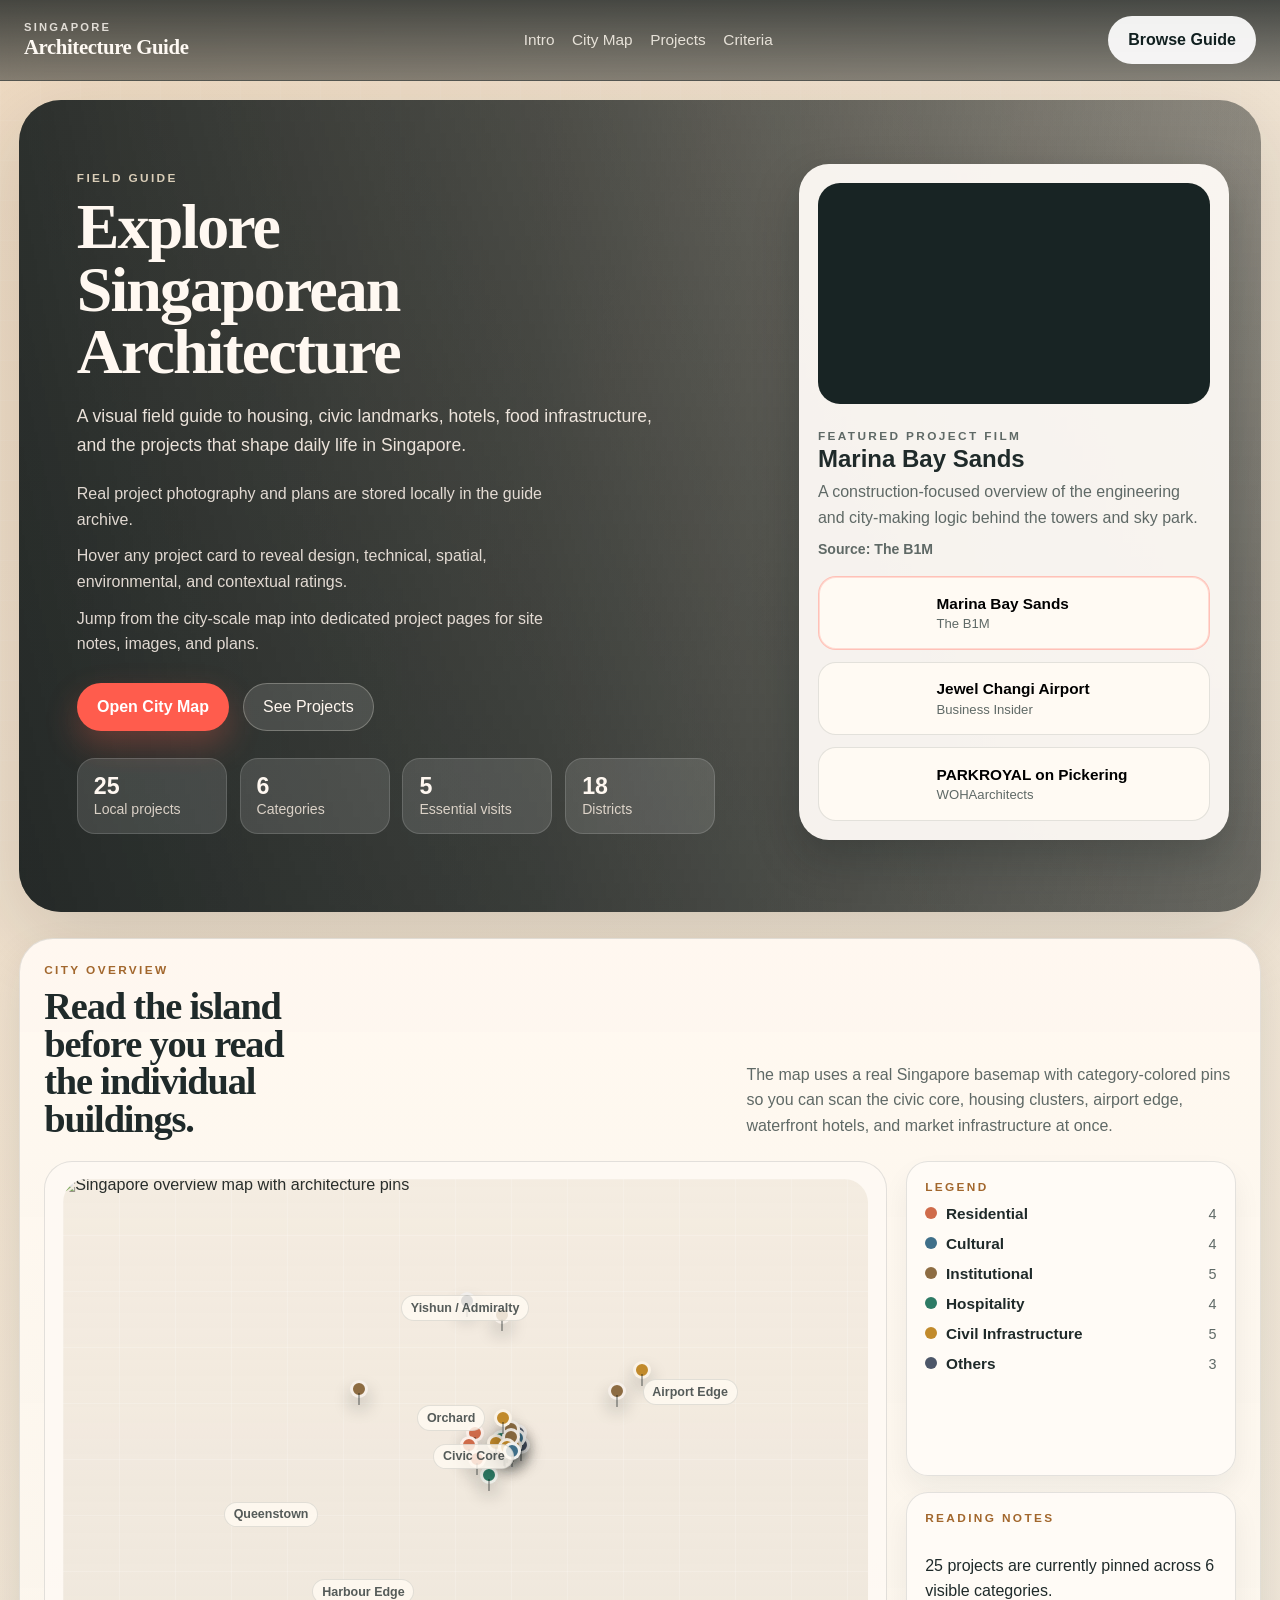
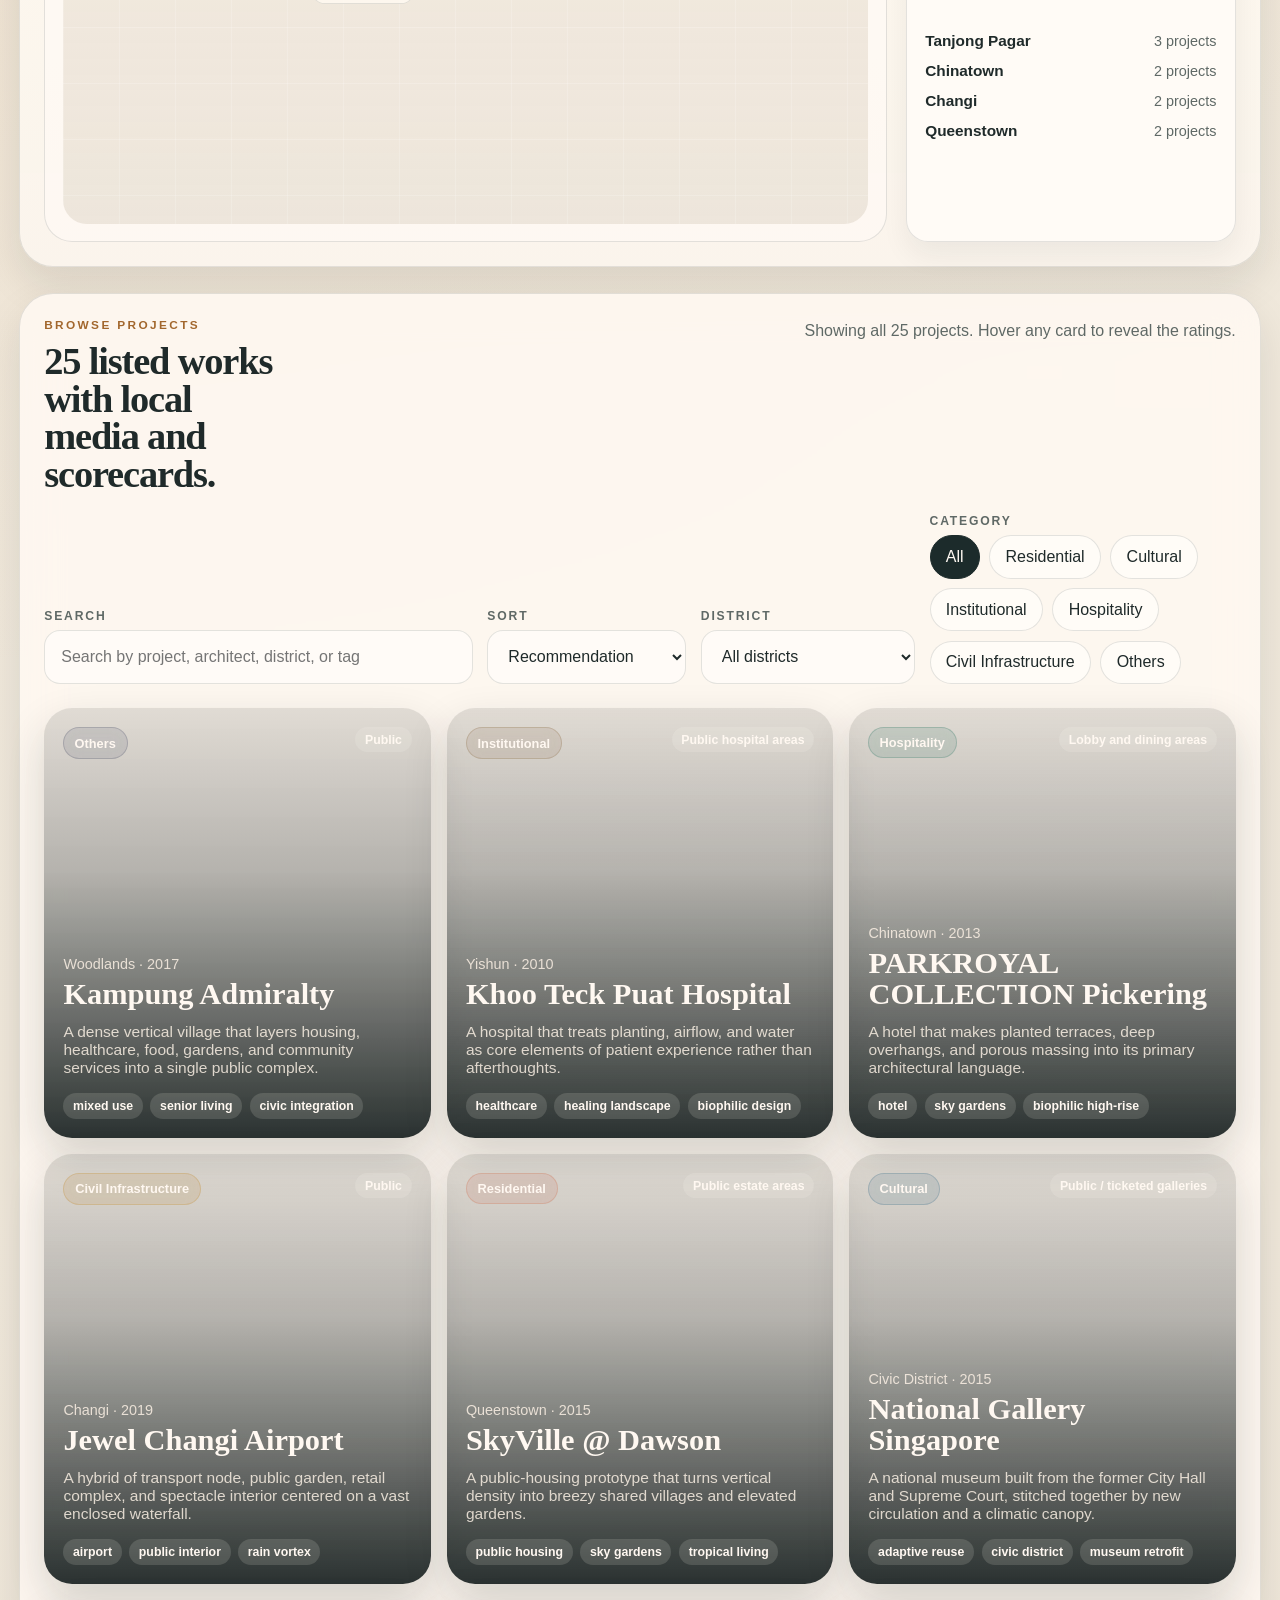
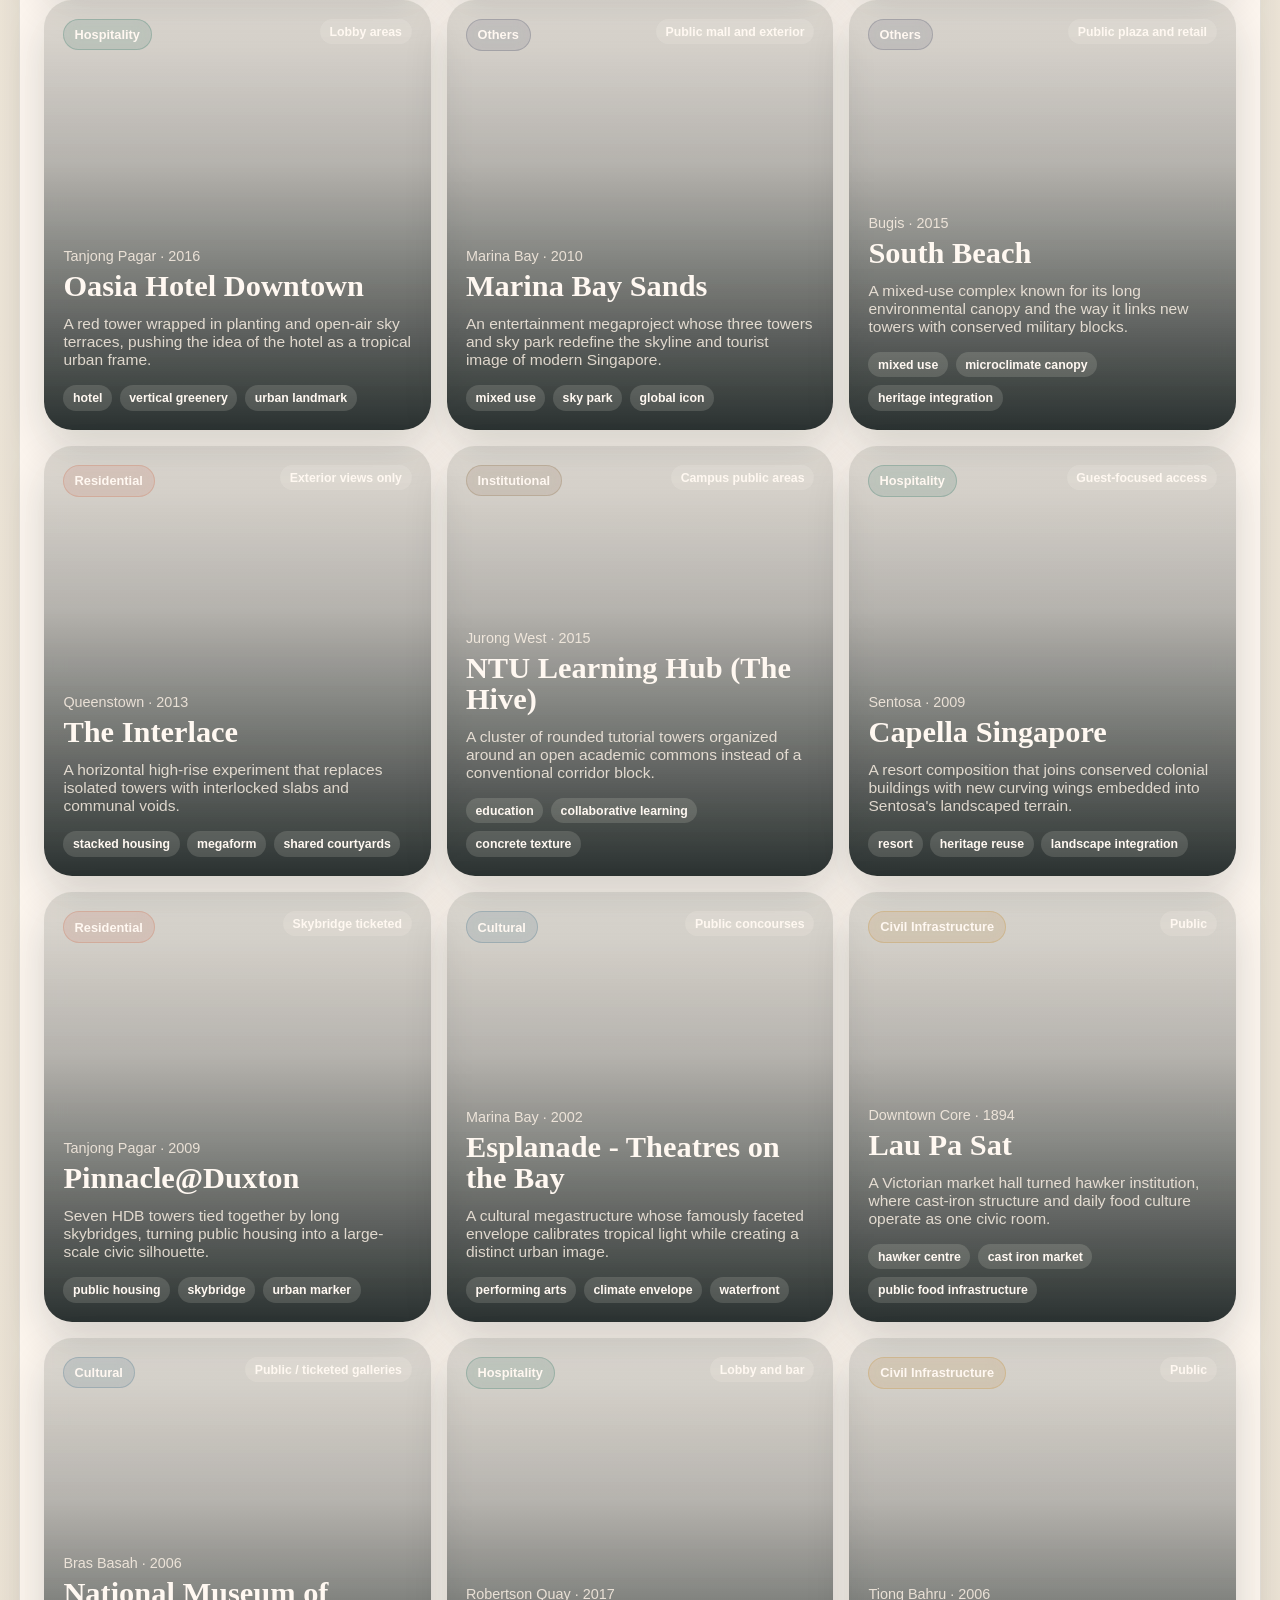
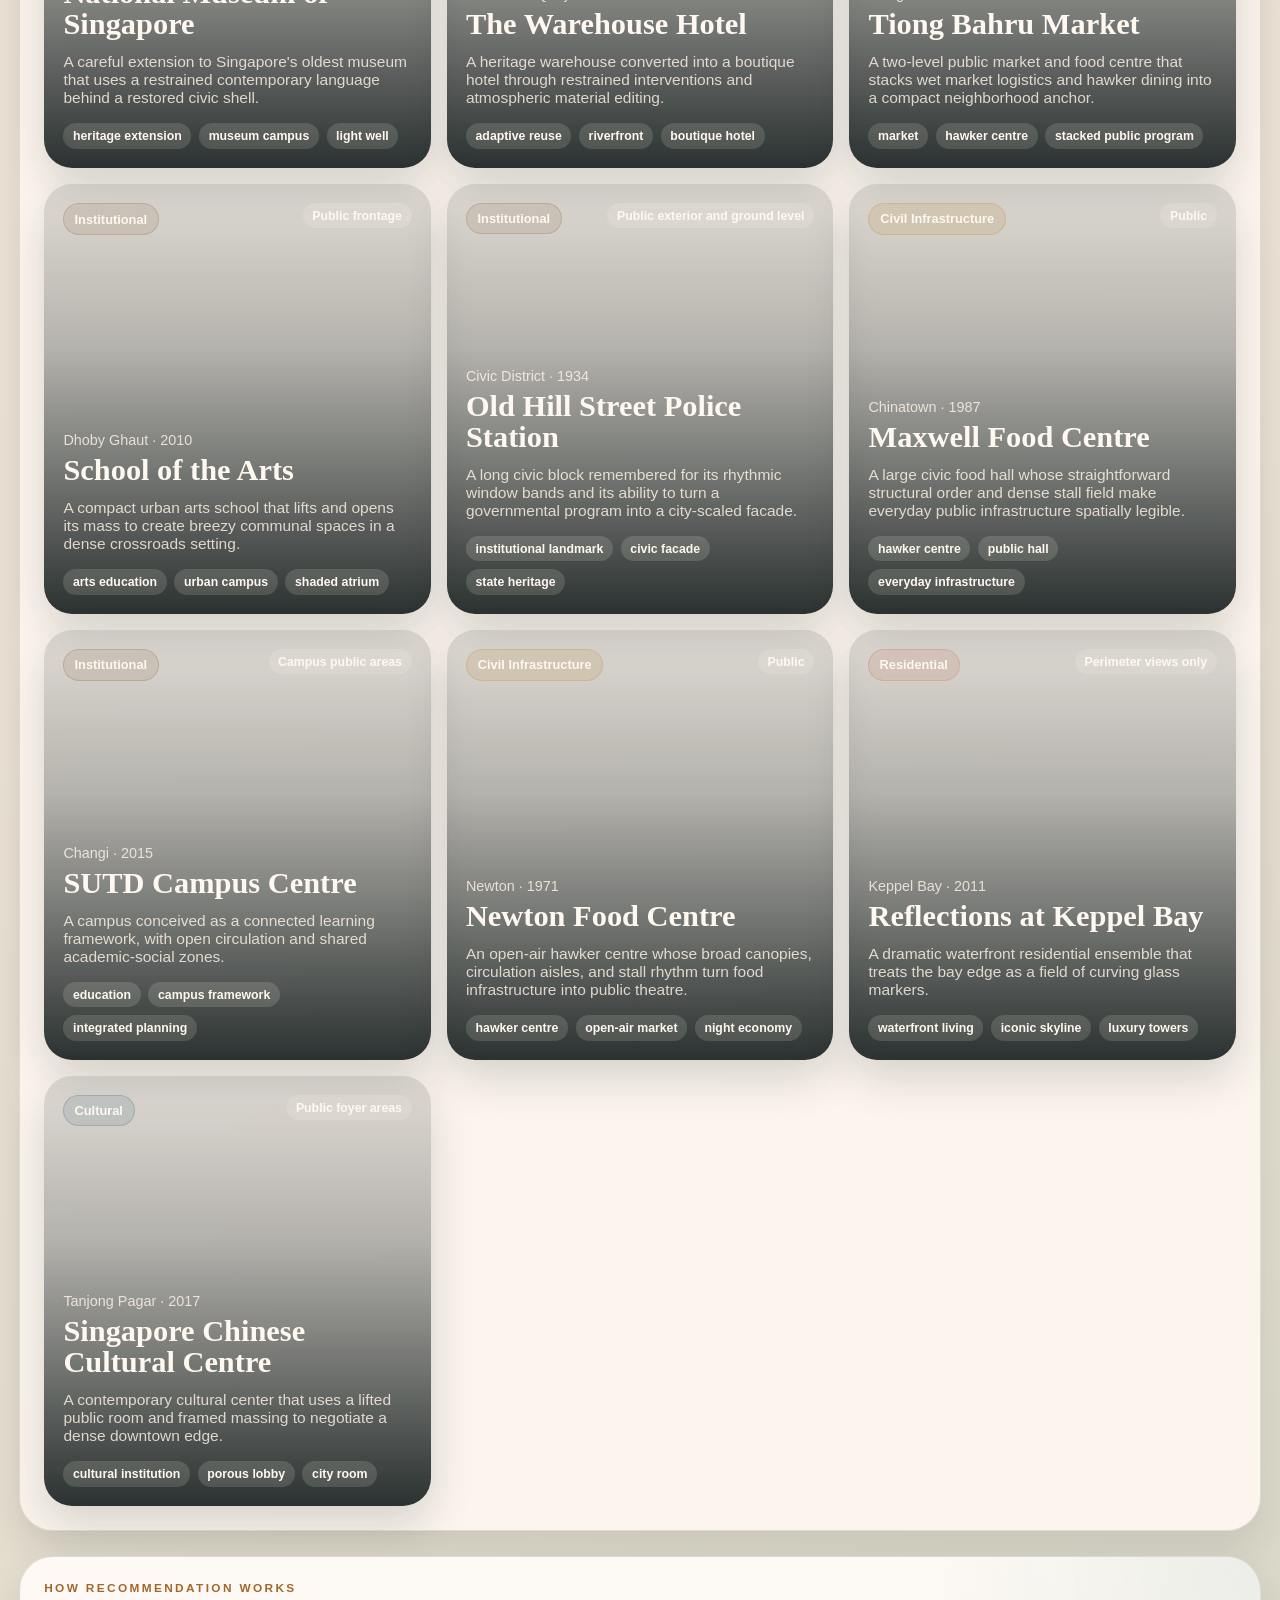
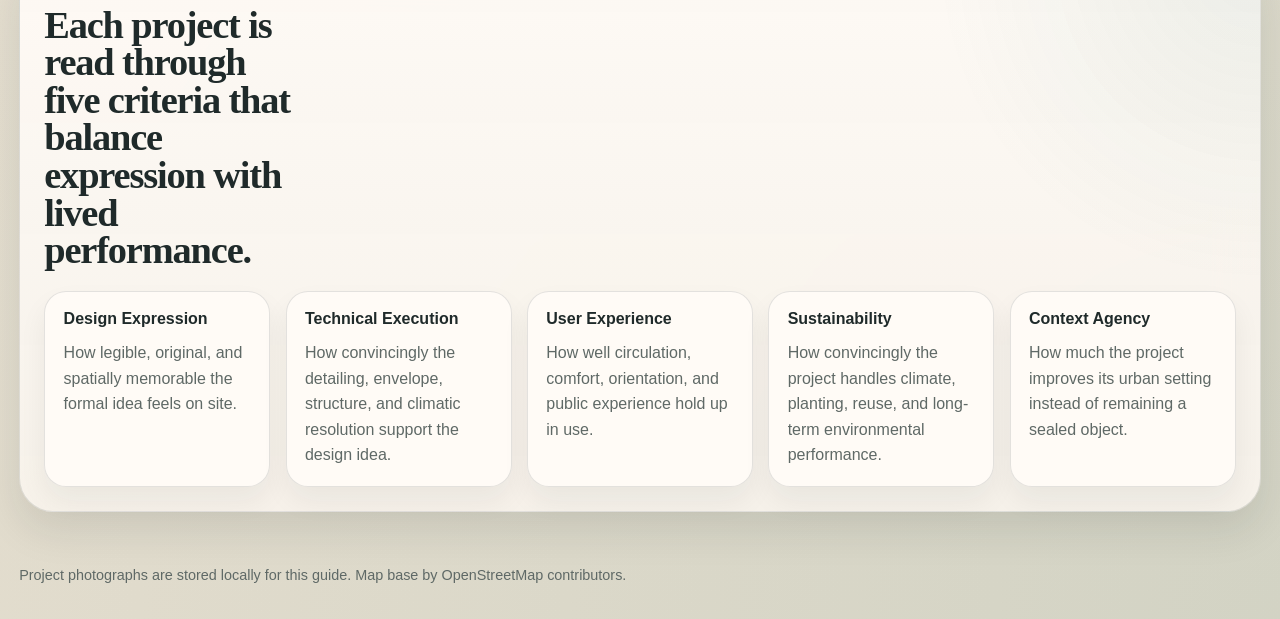
==== index.html @ 211c1edc "Add files via upload" ====
<!DOCTYPE html>
<html lang="en">
<head>
  <meta charset="UTF-8">
  <meta name="viewport" content="width=device-width, initial-scale=1.0">
  <title>Explore Singaporean Architecture</title>
  <meta
    name="description"
    content="A media-rich architecture guide to Singapore with a real city map, local project photography, hover-reveal ratings, and dedicated project pages."
  >
  <link rel="stylesheet" href="guide.css">
</head>
<body class="site-body">
  <header class="site-header">
    <a class="brandmark" href="index.html" aria-label="Singapore Architecture Guide home">
      <span class="brandmark__eyebrow">Singapore</span>
      <span class="brandmark__title">Architecture Guide</span>
    </a>

    <nav class="site-nav" aria-label="Primary">
      <a href="#hero">Intro</a>
      <a href="#map">City Map</a>
      <a href="#projects">Projects</a>
      <a href="#criteria">Criteria</a>
    </nav>

    <a class="header-action" href="#projects">Browse Guide</a>
  </header>

  <main class="page-shell">
    <section class="hero-section" id="hero">
      <div class="hero-section__backdrop" id="heroBackdrop"></div>
      <div class="hero-section__scrim"></div>

      <div class="hero-grid">
        <div class="hero-copy">
          <p class="eyebrow eyebrow--light">Field Guide</p>
          <h1>Explore Singaporean Architecture</h1>
          <p class="hero-intro" id="heroSubtitle">
            A visual field guide to housing, civic landmarks, hotels, food infrastructure, and the projects that shape daily life in Singapore.
          </p>

          <div class="hero-points">
            <p>Real project photography and plans are stored locally in the guide archive.</p>
            <p>Hover any project card to reveal design, technical, spatial, environmental, and contextual ratings.</p>
            <p>Jump from the city-scale map into dedicated project pages for site notes, images, and plans.</p>
          </div>

          <div class="hero-actions">
            <a class="button button--primary" href="#map">Open City Map</a>
            <a class="button button--ghost" href="#projects">See Projects</a>
          </div>

          <div class="hero-stats" id="heroStats" aria-label="Guide summary"></div>
        </div>

        <aside class="hero-video">
          <div class="hero-video__frame">
            <iframe
              id="heroVideoFrame"
              title="Featured architecture video"
              src=""
              loading="lazy"
              allow="accelerometer; autoplay; clipboard-write; encrypted-media; gyroscope; picture-in-picture; web-share"
              allowfullscreen
            ></iframe>
          </div>

          <div class="hero-video__meta">
            <p class="eyebrow">Featured Project Film</p>
            <h2 id="heroVideoTitle">Marina Bay Sands</h2>
            <p id="heroVideoDescription"></p>
            <p class="hero-video__source" id="heroVideoSource"></p>
          </div>

          <div class="hero-video__list" id="heroVideoList" aria-label="Video highlights"></div>
        </aside>
      </div>
    </section>

    <section class="section-shell section-shell--map" id="map">
      <div class="section-heading">
        <div>
          <p class="eyebrow">City Overview</p>
          <h2>Read the island before you read the individual buildings.</h2>
        </div>
        <p class="section-copy">
          The map uses a real Singapore basemap with category-colored pins so you can scan the civic core, housing clusters,
          airport edge, waterfront hotels, and market infrastructure at once.
        </p>
      </div>

      <div class="map-layout">
        <div class="map-card">
          <div class="map-surface">
            <img id="overviewMap" class="map-image" src="" alt="Singapore overview map with architecture pins">
            <div class="map-grid"></div>
            <div id="mapPins" class="map-pins" aria-label="Architecture map pins"></div>

            <div class="map-label map-label--core">Civic Core</div>
            <div class="map-label map-label--harbour">Harbour Edge</div>
            <div class="map-label map-label--queenstown">Queenstown</div>
            <div class="map-label map-label--orchard">Orchard</div>
            <div class="map-label map-label--north">Yishun / Admiralty</div>
            <div class="map-label map-label--airport">Airport Edge</div>
          </div>
        </div>

        <aside class="map-aside">
          <div class="map-aside__panel">
            <p class="eyebrow">Legend</p>
            <div id="mapLegend" class="map-legend"></div>
          </div>

          <div class="map-aside__panel">
            <p class="eyebrow">Reading Notes</p>
            <div id="mapSummary" class="map-summary"></div>
          </div>
        </aside>
      </div>
    </section>

    <section class="section-shell" id="projects">
      <div class="section-heading section-heading--stack">
        <div>
          <p class="eyebrow">Browse Projects</p>
          <h2><span id="resultsCount">0</span> listed works with local media and scorecards.</h2>
        </div>
        <p id="resultsSummary" class="section-copy">
          Showing all projects.
        </p>
      </div>

      <div class="controls-panel">
        <label class="input-field">
          <span>Search</span>
          <input id="searchInput" type="search" placeholder="Search by project, architect, district, or tag">
        </label>

        <label class="input-field">
          <span>Sort</span>
          <select id="sortSelect">
            <option value="recommendation">Recommendation</option>
            <option value="designExpression">Design expression</option>
            <option value="technicalExecution">Technical execution</option>
            <option value="userExperience">User experience</option>
            <option value="sustainability">Sustainability</option>
            <option value="contextAgency">Context agency</option>
            <option value="year">Year</option>
            <option value="name">Name</option>
          </select>
        </label>

        <label class="input-field">
          <span>District</span>
          <select id="districtSelect"></select>
        </label>

        <div class="category-filter-group">
          <span>Category</span>
          <div id="categoryFilters" class="chip-row" aria-label="Category filters"></div>
        </div>
      </div>

      <div id="projectGrid" class="project-grid" aria-live="polite"></div>
    </section>

    <section class="section-shell section-shell--criteria" id="criteria">
      <div class="section-heading section-heading--stack">
        <div>
          <p class="eyebrow">How Recommendation Works</p>
          <h2>Each project is read through five criteria that balance expression with lived performance.</h2>
        </div>
      </div>

      <div class="criteria-grid">
        <article class="criteria-card">
          <h3>Design Expression</h3>
          <p>How legible, original, and spatially memorable the formal idea feels on site.</p>
        </article>
        <article class="criteria-card">
          <h3>Technical Execution</h3>
          <p>How convincingly the detailing, envelope, structure, and climatic resolution support the design idea.</p>
        </article>
        <article class="criteria-card">
          <h3>User Experience</h3>
          <p>How well circulation, comfort, orientation, and public experience hold up in use.</p>
        </article>
        <article class="criteria-card">
          <h3>Sustainability</h3>
          <p>How convincingly the project handles climate, planting, reuse, and long-term environmental performance.</p>
        </article>
        <article class="criteria-card">
          <h3>Context Agency</h3>
          <p>How much the project improves its urban setting instead of remaining a sealed object.</p>
        </article>
      </div>
    </section>
  </main>

  <footer class="site-footer">
    <p id="attributionText">
      Project photographs are stored locally for this guide. Map base: OpenStreetMap contributors.
    </p>
  </footer>

  <script src="data/app-data.js"></script>
  <script src="shared.js"></script>
  <script src="main.js"></script>
</body>
</html>
---- guide.css ----
:root {
  --page-bg: #efe6d8;
  --page-bg-soft: #f6f1e8;
  --panel: rgba(255, 249, 242, 0.88);
  --panel-strong: rgba(255, 251, 247, 0.94);
  --ink: #1f2a2a;
  --ink-soft: #5f6966;
  --line: rgba(31, 42, 42, 0.12);
  --line-strong: rgba(31, 42, 42, 0.22);
  --shadow: 0 24px 80px rgba(18, 26, 26, 0.14);
  --shadow-soft: 0 18px 40px rgba(18, 26, 26, 0.1);
  --radius-xl: 34px;
  --radius-lg: 28px;
  --radius-md: 20px;
  --radius-sm: 14px;
  --font-display: "Aptos Display", "Franklin Gothic Medium", "Segoe UI", sans-serif;
  --font-body: "Aptos", "Trebuchet MS", "Segoe UI", sans-serif;
  --font-serif: "Iowan Old Style", "Book Antiqua", "Palatino Linotype", serif;
}

* {
  box-sizing: border-box;
}

html {
  scroll-behavior: smooth;
}

body {
  margin: 0;
  min-height: 100vh;
  color: var(--ink);
  font-family: var(--font-body);
  background:
    radial-gradient(circle at top left, rgba(217, 143, 70, 0.2), transparent 32%),
    radial-gradient(circle at bottom right, rgba(42, 110, 95, 0.12), transparent 28%),
    linear-gradient(180deg, #f2ebdf 0%, #eae1d2 100%);
}

body::before {
  content: "";
  position: fixed;
  inset: 0;
  pointer-events: none;
  background-image:
    linear-gradient(rgba(255, 255, 255, 0.16) 1px, transparent 1px),
    linear-gradient(90deg, rgba(255, 255, 255, 0.16) 1px, transparent 1px);
  background-size: 40px 40px;
  opacity: 0.35;
}

img {
  max-width: 100%;
  display: block;
}

a {
  color: inherit;
}

button,
input,
select {
  font: inherit;
}

.site-body,
.detail-body {
  position: relative;
  z-index: 1;
}

.site-header,
.detail-header {
  position: sticky;
  top: 0;
  z-index: 50;
  display: flex;
  align-items: center;
  justify-content: space-between;
  gap: 1rem;
  padding: 1rem 1.5rem;
  backdrop-filter: blur(18px);
  border-bottom: 1px solid rgba(255, 255, 255, 0.08);
}

.site-header {
  background: linear-gradient(180deg, rgba(17, 24, 24, 0.76), rgba(17, 24, 24, 0.48));
  color: #fef9f3;
}

.detail-header {
  background: rgba(249, 244, 237, 0.86);
  border-bottom-color: var(--line);
}

.brandmark {
  display: inline-flex;
  flex-direction: column;
  gap: 0.12rem;
  text-decoration: none;
}

.brandmark__eyebrow {
  font-size: 0.7rem;
  font-weight: 700;
  letter-spacing: 0.2em;
  text-transform: uppercase;
  opacity: 0.82;
}

.brandmark__title {
  font-family: var(--font-serif);
  font-size: 1.3rem;
  font-weight: 700;
  letter-spacing: -0.02em;
}

.brandmark--dark .brandmark__eyebrow,
.brandmark--dark .brandmark__title {
  color: var(--ink);
}

.site-nav {
  display: flex;
  gap: 1.1rem;
  align-items: center;
}

.site-nav a {
  color: rgba(255, 249, 240, 0.84);
  text-decoration: none;
  font-size: 0.96rem;
}

.site-nav a:hover,
.site-nav a:focus-visible {
  color: #ffffff;
}

.header-action,
.button {
  display: inline-flex;
  align-items: center;
  justify-content: center;
  min-height: 48px;
  padding: 0.82rem 1.2rem;
  border-radius: 999px;
  border: 1px solid transparent;
  text-decoration: none;
  transition: transform 180ms ease, box-shadow 180ms ease, background 180ms ease, border-color 180ms ease;
}

.header-action {
  background: rgba(255, 255, 255, 0.92);
  color: #112020;
  font-weight: 700;
}

.header-action--dark {
  background: #162525;
  color: #fef7ed;
}

.header-action:hover,
.button:hover,
.project-card:hover,
.map-pin:hover,
.video-option:hover,
.related-card:hover {
  transform: translateY(-2px);
}

.page-shell,
.project-root {
  width: min(1500px, calc(100% - 2.4rem));
  margin: 0 auto;
  padding: 1.2rem 0 2.8rem;
}

.hero-section {
  position: relative;
  min-height: calc(100vh - 88px);
  padding: 2rem;
  border-radius: 42px;
  overflow: hidden;
  box-shadow: var(--shadow);
}

.hero-section__backdrop,
.hero-section__scrim {
  position: absolute;
  inset: 0;
}

.hero-section__backdrop {
  background:
    linear-gradient(120deg, rgba(24, 32, 32, 0.1), rgba(24, 32, 32, 0.08)),
    var(--hero-image, linear-gradient(120deg, #3f4b4b, #101818));
  background-size: cover;
  background-position: center;
  transform: scale(1.03);
}

.hero-section__scrim {
  background:
    linear-gradient(90deg, rgba(17, 24, 24, 0.82) 0%, rgba(17, 24, 24, 0.62) 42%, rgba(17, 24, 24, 0.2) 100%),
    linear-gradient(180deg, rgba(17, 24, 24, 0.24), rgba(17, 24, 24, 0.48));
}

.hero-grid {
  position: relative;
  z-index: 1;
  display: grid;
  grid-template-columns: minmax(0, 1.1fr) minmax(360px, 430px);
  gap: 1.8rem;
  align-items: center;
  min-height: calc(100vh - 160px);
}

.hero-copy {
  max-width: 720px;
  color: #fff8f1;
  padding: clamp(1.2rem, 2vw, 2.2rem);
}

.eyebrow {
  margin: 0 0 0.7rem;
  font-size: 0.74rem;
  font-weight: 800;
  letter-spacing: 0.2em;
  text-transform: uppercase;
  color: #a2672d;
}

.eyebrow--light {
  color: rgba(255, 239, 214, 0.82);
}

.hero-copy h1,
.section-heading h2,
.detail-loading h1,
.project-hero h1,
.detail-card h2,
.detail-panel h2 {
  margin: 0;
  font-family: var(--font-serif);
  font-weight: 700;
  line-height: 0.98;
  letter-spacing: -0.03em;
}

.hero-copy h1 {
  font-size: clamp(3rem, 5vw, 5.7rem);
  max-width: 10ch;
}

.hero-intro,
.hero-points p,
.section-copy,
.map-summary p,
.criteria-card p,
.site-footer p,
.detail-copy,
.detail-card p,
.detail-card li,
.hero-video__meta p {
  line-height: 1.6;
}

.hero-intro {
  max-width: 62ch;
  margin: 1.15rem 0 0;
  font-size: 1.1rem;
  color: rgba(255, 245, 236, 0.9);
}

.hero-points {
  display: grid;
  gap: 0.7rem;
  margin-top: 1.4rem;
}

.hero-points p {
  margin: 0;
  max-width: 54ch;
  color: rgba(255, 245, 236, 0.86);
}

.hero-actions {
  display: flex;
  flex-wrap: wrap;
  gap: 0.85rem;
  margin-top: 1.6rem;
}

.button--primary {
  background: #ff5c4d;
  color: white;
  font-weight: 800;
  box-shadow: 0 14px 32px rgba(255, 92, 77, 0.28);
}

.button--ghost {
  border-color: rgba(255, 249, 240, 0.26);
  background: rgba(255, 255, 255, 0.12);
  color: #fff7ef;
}

.hero-stats {
  display: flex;
  flex-wrap: wrap;
  gap: 0.8rem;
  margin-top: 1.7rem;
}

.hero-stat {
  min-width: 150px;
  padding: 0.95rem 1rem;
  border-radius: 18px;
  background: rgba(255, 255, 255, 0.12);
  border: 1px solid rgba(255, 255, 255, 0.14);
}

.hero-stat strong {
  display: block;
  font-size: 1.45rem;
  line-height: 1.1;
}

.hero-stat span {
  font-size: 0.88rem;
  color: rgba(255, 243, 230, 0.8);
}

.hero-video {
  display: grid;
  gap: 1rem;
  padding: 1.2rem;
  border-radius: 30px;
  background: rgba(255, 251, 247, 0.95);
  box-shadow: 0 18px 44px rgba(11, 18, 18, 0.25);
}

.hero-video__frame {
  overflow: hidden;
  border-radius: 22px;
  aspect-ratio: 16 / 9;
  background: #182424;
}

.hero-video__frame iframe {
  width: 100%;
  height: 100%;
  border: 0;
}

.hero-video__meta h2 {
  margin: 0;
  font-size: 1.5rem;
  line-height: 1.1;
}

.hero-video__meta p {
  margin: 0.45rem 0 0;
  color: var(--ink-soft);
}

.hero-video__source {
  font-size: 0.88rem;
  font-weight: 700;
  color: #8d5130;
}

.hero-video__list {
  display: grid;
  gap: 0.75rem;
}

.video-option {
  display: grid;
  grid-template-columns: 96px minmax(0, 1fr);
  gap: 0.8rem;
  align-items: center;
  width: 100%;
  padding: 0.55rem;
  border-radius: 18px;
  border: 1px solid var(--line);
  background: #fffaf3;
  text-align: left;
  cursor: pointer;
}

.video-option.is-active {
  border-color: rgba(255, 92, 77, 0.36);
  box-shadow: inset 0 0 0 1px rgba(255, 92, 77, 0.2);
}

.video-option__thumb {
  width: 100%;
  aspect-ratio: 16 / 9;
  border-radius: 14px;
  background-image: var(--thumb-image);
  background-size: cover;
  background-position: center;
}

.video-option__copy strong {
  display: block;
  font-size: 0.96rem;
}

.video-option__copy span {
  display: block;
  margin-top: 0.22rem;
  font-size: 0.82rem;
  color: var(--ink-soft);
}

.section-shell {
  margin-top: 1.6rem;
  padding: 1.5rem;
  border-radius: 34px;
  background: var(--panel);
  border: 1px solid var(--line);
  box-shadow: var(--shadow-soft);
  backdrop-filter: blur(20px);
}

.section-shell--map {
  background:
    linear-gradient(180deg, rgba(255, 248, 240, 0.92), rgba(250, 244, 235, 0.9)),
    var(--panel);
}

.section-shell--criteria {
  background:
    radial-gradient(circle at top right, rgba(42, 110, 95, 0.08), transparent 24%),
    linear-gradient(180deg, rgba(255, 251, 247, 0.94), rgba(248, 243, 236, 0.92));
}

.section-heading {
  display: flex;
  justify-content: space-between;
  gap: 1.4rem;
  align-items: end;
}

.section-heading--stack {
  align-items: start;
}

.section-heading h2 {
  font-size: clamp(2rem, 3vw, 3.3rem);
  max-width: 13ch;
}

.section-copy {
  margin: 0;
  max-width: 55ch;
  color: var(--ink-soft);
}

.map-layout {
  display: grid;
  grid-template-columns: minmax(0, 1fr) 330px;
  gap: 1.2rem;
  margin-top: 1.4rem;
}

.map-card {
  padding: 1.1rem;
  border-radius: 28px;
  background: rgba(255, 250, 245, 0.78);
  border: 1px solid var(--line);
}

.map-surface {
  position: relative;
  overflow: hidden;
  border-radius: 24px;
  aspect-ratio: 5 / 4;
  background:
    linear-gradient(180deg, rgba(255, 245, 232, 0.18), rgba(18, 30, 30, 0.02)),
    #f2eadf;
}

.map-image {
  width: 100%;
  height: 100%;
  object-fit: cover;
  filter: saturate(0.82) sepia(0.28) contrast(0.98) brightness(1.02);
  transform: scale(1.01);
}

.map-grid,
.map-pins {
  position: absolute;
  inset: 0;
}

.map-grid {
  background-image:
    linear-gradient(rgba(255, 255, 255, 0.18) 1px, transparent 1px),
    linear-gradient(90deg, rgba(255, 255, 255, 0.18) 1px, transparent 1px);
  background-size: 56px 56px;
  mix-blend-mode: screen;
}

.map-pin {
  position: absolute;
  left: var(--x);
  top: var(--y);
  transform: translate(-50%, -100%);
  text-decoration: none;
}

.map-pin__dot {
  position: relative;
  display: block;
  width: 18px;
  height: 18px;
  border-radius: 999px;
  background: var(--pin-color, #b9492b);
  border: 3px solid rgba(255, 251, 247, 0.92);
  box-shadow: 0 10px 18px rgba(17, 24, 24, 0.24);
}

.map-pin__dot::after {
  content: "";
  position: absolute;
  left: 50%;
  bottom: -10px;
  width: 2px;
  height: 12px;
  transform: translateX(-50%);
  background: rgba(17, 24, 24, 0.34);
}

.map-pin__label {
  position: absolute;
  left: 50%;
  bottom: calc(100% + 10px);
  transform: translate(-50%, 8px);
  padding: 0.45rem 0.7rem;
  border-radius: 999px;
  background: rgba(24, 33, 33, 0.9);
  color: #fff7ef;
  font-size: 0.78rem;
  white-space: nowrap;
  opacity: 0;
  pointer-events: none;
  transition: opacity 180ms ease, transform 180ms ease;
}

.map-pin:hover .map-pin__label,
.map-pin:focus-visible .map-pin__label {
  opacity: 1;
  transform: translate(-50%, 0);
}

.map-label {
  position: absolute;
  padding: 0.3rem 0.55rem;
  border-radius: 999px;
  background: rgba(255, 250, 242, 0.82);
  border: 1px solid rgba(31, 42, 42, 0.12);
  font-size: 0.78rem;
  font-weight: 700;
  color: rgba(31, 42, 42, 0.76);
}

.map-label--core {
  left: 46%;
  top: 41%;
}

.map-label--harbour {
  left: 31%;
  top: 62%;
}

.map-label--queenstown {
  left: 20%;
  top: 50%;
}

.map-label--orchard {
  left: 44%;
  top: 35%;
}

.map-label--north {
  left: 42%;
  top: 18%;
}

.map-label--airport {
  left: 72%;
  top: 31%;
}

.map-aside {
  display: grid;
  gap: 1rem;
}

.map-aside__panel,
.criteria-card,
.detail-card,
.detail-panel {
  padding: 1.15rem;
  border-radius: 22px;
  background: var(--panel-strong);
  border: 1px solid var(--line);
  box-shadow: 0 14px 28px rgba(18, 26, 26, 0.06);
}

.map-legend,
.map-summary {
  display: grid;
  gap: 0.75rem;
}

.legend-row,
.summary-row {
  display: flex;
  justify-content: space-between;
  gap: 1rem;
  align-items: center;
}

.legend-row strong,
.summary-row strong {
  font-size: 0.96rem;
}

.legend-row span,
.summary-row span {
  color: var(--ink-soft);
  font-size: 0.9rem;
}

.legend-swatch {
  display: inline-block;
  width: 12px;
  height: 12px;
  margin-right: 0.55rem;
  border-radius: 999px;
  background: var(--swatch);
}

.controls-panel {
  display: grid;
  grid-template-columns: minmax(200px, 1.4fr) minmax(180px, 0.65fr) minmax(180px, 0.7fr) minmax(280px, 1fr);
  gap: 0.9rem;
  align-items: end;
  margin-top: 1.3rem;
}

.input-field,
.category-filter-group {
  display: grid;
  gap: 0.45rem;
}

.input-field span,
.category-filter-group > span,
.score-row__label,
.metadata-list dt,
.detail-figure figcaption span {
  font-size: 0.76rem;
  font-weight: 800;
  letter-spacing: 0.15em;
  text-transform: uppercase;
  color: var(--ink-soft);
}

.input-field input,
.input-field select {
  width: 100%;
  min-height: 54px;
  padding: 0.9rem 1rem;
  border-radius: 16px;
  border: 1px solid var(--line);
  background: rgba(255, 252, 248, 0.92);
  color: var(--ink);
}

.chip-row {
  display: flex;
  flex-wrap: wrap;
  gap: 0.6rem;
}

.filter-chip {
  padding: 0.72rem 0.95rem;
  border-radius: 999px;
  border: 1px solid var(--line);
  background: rgba(255, 252, 248, 0.9);
  color: var(--ink);
  cursor: pointer;
}

.filter-chip.is-active {
  color: #fff9f3;
  background: #1c2b2b;
  border-color: #1c2b2b;
}

.project-grid {
  display: grid;
  grid-template-columns: repeat(3, minmax(0, 1fr));
  gap: 1rem;
  margin-top: 1.5rem;
}

.project-card {
  position: relative;
  display: grid;
  min-height: 430px;
  padding: 1.2rem;
  border-radius: 28px;
  overflow: hidden;
  color: #fff8f1;
  text-decoration: none;
  isolation: isolate;
  box-shadow: 0 18px 44px rgba(14, 22, 22, 0.16);
}

.project-card::before,
.project-card::after {
  content: "";
  position: absolute;
  inset: 0;
}

.project-card::before {
  z-index: -2;
  background-image: var(--card-image);
  background-size: cover;
  background-position: center;
  transform: scale(1.03);
}

.project-card::after {
  z-index: -1;
  background:
    linear-gradient(180deg, rgba(13, 22, 22, 0.12) 0%, rgba(13, 22, 22, 0.3) 38%, rgba(13, 22, 22, 0.88) 100%);
}

.project-card__always {
  display: flex;
  flex-direction: column;
  justify-content: space-between;
  gap: 1.3rem;
  transition: opacity 180ms ease;
}

.project-card__topline {
  display: flex;
  justify-content: space-between;
  gap: 1rem;
  align-items: start;
}

.category-pill {
  display: inline-flex;
  align-items: center;
  padding: 0.46rem 0.68rem;
  border-radius: 999px;
  background: rgba(255, 250, 242, 0.18);
  border: 1px solid rgba(255, 250, 242, 0.18);
  backdrop-filter: blur(8px);
  font-size: 0.8rem;
  font-weight: 700;
}

.project-card__meta,
.project-card__blurb,
.related-card__meta,
.project-hero__meta,
.metadata-list dd {
  color: rgba(255, 244, 232, 0.82);
}

.project-card__meta {
  margin: 0;
  font-size: 0.9rem;
}

.project-card h3,
.related-card h3 {
  margin: 0.45rem 0 0;
  font-family: var(--font-serif);
  font-size: 1.9rem;
  line-height: 1.02;
}

.project-card__blurb {
  margin: 0.8rem 0 0;
  font-size: 0.97rem;
}

.tag-row {
  display: flex;
  flex-wrap: wrap;
  gap: 0.48rem;
  margin-top: 1rem;
}

.tag-row span,
.project-level {
  display: inline-flex;
  align-items: center;
  padding: 0.36rem 0.6rem;
  border-radius: 999px;
  background: rgba(255, 250, 242, 0.14);
  font-size: 0.77rem;
  font-weight: 700;
}

.project-card__hover {
  position: absolute;
  inset: auto 0 0 0;
  padding: 1.1rem 1.2rem 1.2rem;
  background:
    linear-gradient(180deg, rgba(10, 16, 16, 0) 0%, rgba(10, 16, 16, 0.94) 24%, rgba(10, 16, 16, 0.97) 100%);
  opacity: 0;
  transform: translateY(16px);
  transition: opacity 180ms ease, transform 180ms ease;
}

.project-card:hover .project-card__hover,
.project-card:focus-visible .project-card__hover {
  opacity: 1;
  transform: translateY(0);
}

.project-card:hover .project-card__always,
.project-card:focus-visible .project-card__always {
  opacity: 0.28;
}

.score-row {
  display: grid;
  grid-template-columns: minmax(0, 1fr) auto;
  gap: 0.45rem 0.75rem;
  align-items: center;
}

.score-row + .score-row {
  margin-top: 0.7rem;
}

.score-row__bar {
  grid-column: 1 / -1;
  height: 7px;
  border-radius: 999px;
  background: rgba(255, 248, 236, 0.18);
  overflow: hidden;
}

.score-row__fill {
  display: block;
  height: 100%;
  width: var(--width);
  border-radius: 999px;
  background: linear-gradient(90deg, rgba(255, 109, 92, 0.9), rgba(255, 214, 118, 0.94));
}

.score-row__value {
  font-size: 0.94rem;
  font-weight: 700;
}

.empty-state,
.detail-loading {
  padding: 2.2rem;
  border-radius: 26px;
  background: var(--panel-strong);
  border: 1px solid var(--line);
}

.criteria-grid {
  display: grid;
  grid-template-columns: repeat(5, minmax(0, 1fr));
  gap: 0.95rem;
  margin-top: 1.3rem;
}

.criteria-card h3 {
  margin: 0;
  font-size: 1rem;
}

.detail-card h2,
.detail-panel h2 {
  font-size: 1.45rem;
  line-height: 1.08;
}

.criteria-card p,
.detail-card p {
  margin: 0.75rem 0 0;
  color: var(--ink-soft);
}

.site-footer {
  width: min(1500px, calc(100% - 2.4rem));
  margin: 0 auto 2rem;
  padding: 0.4rem 0 0;
}

.site-footer p {
  margin: 0;
  font-size: 0.9rem;
  color: var(--ink-soft);
}

.site-footer--detail {
  padding-bottom: 1rem;
}

.project-hero {
  position: relative;
  min-height: 60vh;
  padding: 2rem;
  border-radius: 36px;
  overflow: hidden;
  box-shadow: var(--shadow);
}

.project-hero::before,
.project-hero::after {
  content: "";
  position: absolute;
  inset: 0;
}

.project-hero::before {
  background-image: var(--detail-image);
  background-size: cover;
  background-position: center;
  transform: scale(1.03);
}

.project-hero::after {
  background:
    linear-gradient(180deg, rgba(10, 16, 16, 0.22) 0%, rgba(10, 16, 16, 0.36) 36%, rgba(10, 16, 16, 0.86) 100%);
}

.project-hero__content {
  position: relative;
  z-index: 1;
  display: grid;
  gap: 1rem;
  max-width: 860px;
  padding-top: 1.2rem;
  color: #fff8f1;
}

.back-link {
  display: inline-flex;
  align-items: center;
  gap: 0.4rem;
  width: fit-content;
  padding: 0.5rem 0.8rem;
  border-radius: 999px;
  background: rgba(255, 250, 242, 0.14);
  border: 1px solid rgba(255, 250, 242, 0.14);
  color: #fff7ef;
  text-decoration: none;
  font-weight: 700;
}

.project-hero h1 {
  font-size: clamp(2.8rem, 5vw, 5rem);
  max-width: 11ch;
}

.project-hero__lede {
  margin: 0;
  max-width: 62ch;
  font-size: 1.08rem;
  color: rgba(255, 242, 229, 0.9);
}

.project-hero__meta {
  display: flex;
  flex-wrap: wrap;
  gap: 0.65rem;
}

.project-hero__meta span {
  padding: 0.52rem 0.72rem;
  border-radius: 999px;
  background: rgba(255, 250, 242, 0.14);
  border: 1px solid rgba(255, 250, 242, 0.12);
}

.detail-layout {
  display: grid;
  grid-template-columns: minmax(0, 1.15fr) 360px;
  gap: 1.2rem;
  margin-top: 1.5rem;
}

.detail-main {
  display: grid;
  gap: 1rem;
}

.detail-panel {
  position: sticky;
  top: 90px;
  display: grid;
  gap: 1rem;
  align-self: start;
}

.detail-copy {
  margin: 0.75rem 0 0;
  color: var(--ink-soft);
}

.detail-gallery {
  display: grid;
  grid-template-columns: repeat(2, minmax(0, 1fr));
  gap: 1rem;
}

.detail-figure {
  margin: 0;
  overflow: hidden;
  border-radius: 22px;
  background: var(--panel-strong);
  border: 1px solid var(--line);
}

.detail-figure--wide {
  grid-column: 1 / -1;
}

.detail-figure img {
  width: 100%;
  aspect-ratio: 16 / 10;
  object-fit: cover;
}

.detail-figure--plan img {
  background: #f2ebde;
  object-fit: cover;
}

.detail-figure figcaption {
  padding: 0.9rem 1rem 1rem;
}

.detail-figure figcaption strong {
  display: block;
  margin-top: 0.3rem;
  font-size: 1rem;
}

.detail-figure figcaption p {
  margin: 0.45rem 0 0;
  color: var(--ink-soft);
}

.detail-list {
  margin: 0.8rem 0 0;
  padding-left: 1.1rem;
  color: var(--ink);
}

.detail-list li + li {
  margin-top: 0.55rem;
}

.metadata-list {
  display: grid;
  grid-template-columns: auto 1fr;
  gap: 0.7rem 1rem;
  margin: 0;
}

.metadata-list dd {
  margin: 0;
  color: var(--ink);
}

.mini-map {
  position: relative;
  overflow: hidden;
  border-radius: 18px;
  aspect-ratio: 5 / 4;
  margin-top: 0.8rem;
}

.mini-map img {
  width: 100%;
  height: 100%;
  object-fit: cover;
  filter: saturate(0.8) sepia(0.22);
}

.mini-map__pin {
  position: absolute;
  left: var(--x);
  top: var(--y);
  width: 18px;
  height: 18px;
  border-radius: 999px;
  transform: translate(-50%, -100%);
  background: var(--pin-color);
  border: 3px solid rgba(255, 251, 247, 0.96);
  box-shadow: 0 10px 18px rgba(17, 24, 24, 0.22);
}

.detail-video iframe {
  width: 100%;
  aspect-ratio: 16 / 9;
  border: 0;
  border-radius: 20px;
}

.related-grid {
  display: grid;
  grid-template-columns: repeat(3, minmax(0, 1fr));
  gap: 0.9rem;
}

.related-card {
  position: relative;
  display: grid;
  min-height: 280px;
  padding: 1rem;
  border-radius: 22px;
  overflow: hidden;
  color: #fff7ef;
  text-decoration: none;
}

.related-card::before,
.related-card::after {
  content: "";
  position: absolute;
  inset: 0;
}

.related-card::before {
  z-index: -2;
  background-image: var(--card-image);
  background-size: cover;
  background-position: center;
}

.related-card::after {
  z-index: -1;
  background: linear-gradient(180deg, rgba(12, 18, 18, 0.18) 0%, rgba(12, 18, 18, 0.85) 100%);
}

.related-card__meta {
  align-self: end;
}

.source-links {
  display: grid;
  gap: 0.55rem;
  margin-top: 0.85rem;
}

.source-links a {
  color: #8d5130;
  text-decoration: none;
  font-size: 0.92rem;
}

.source-links a:hover {
  text-decoration: underline;
}

.visually-hidden {
  position: absolute;
  width: 1px;
  height: 1px;
  padding: 0;
  margin: -1px;
  overflow: hidden;
  clip: rect(0, 0, 0, 0);
  border: 0;
}

@media (max-width: 1200px) {
  .project-grid,
  .criteria-grid {
    grid-template-columns: repeat(2, minmax(0, 1fr));
  }

  .detail-layout {
    grid-template-columns: 1fr;
  }

  .detail-panel {
    position: static;
  }
}

@media (max-width: 980px) {
  .site-nav {
    display: none;
  }

  .hero-grid,
  .map-layout,
  .controls-panel,
  .detail-gallery,
  .related-grid {
    grid-template-columns: 1fr;
  }

  .hero-section {
    min-height: auto;
  }

  .hero-grid {
    min-height: auto;
  }

  .section-heading {
    flex-direction: column;
    align-items: start;
  }

  .section-heading h2 {
    max-width: none;
  }
}

@media (max-width: 760px) {
  .site-header,
  .detail-header {
    padding: 0.9rem 1rem;
  }

  .page-shell,
  .project-root,
  .site-footer {
    width: min(100% - 1rem, 1500px);
  }

  .hero-section,
  .section-shell,
  .project-hero {
    padding: 1rem;
    border-radius: 24px;
  }

  .project-grid,
  .criteria-grid {
    grid-template-columns: 1fr;
  }

  .project-card {
    min-height: 360px;
  }

  .project-card__hover {
    display: none;
  }

  .project-card:hover .project-card__always,
  .project-card:focus-visible .project-card__always {
    opacity: 1;
  }

  .hero-copy h1,
  .project-hero h1 {
    max-width: none;
  }

  .map-label {
    font-size: 0.68rem;
  }
}
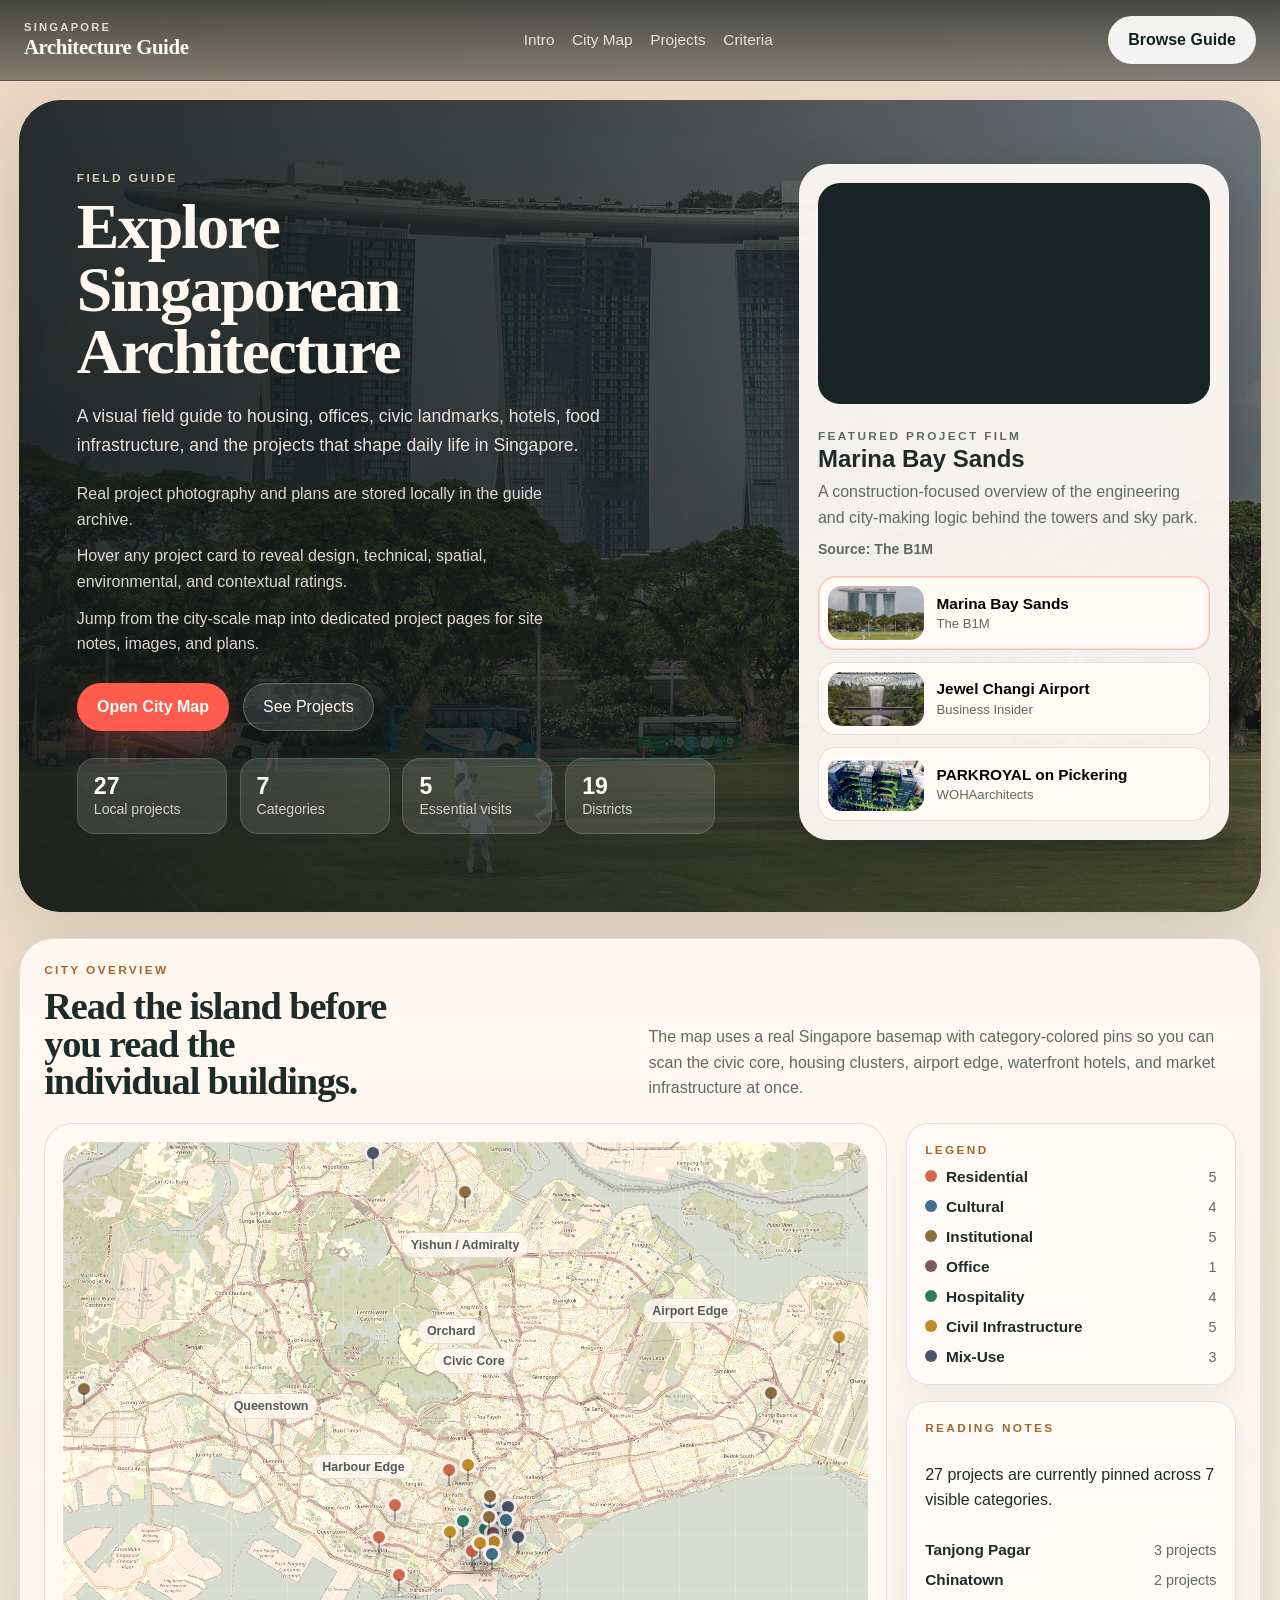
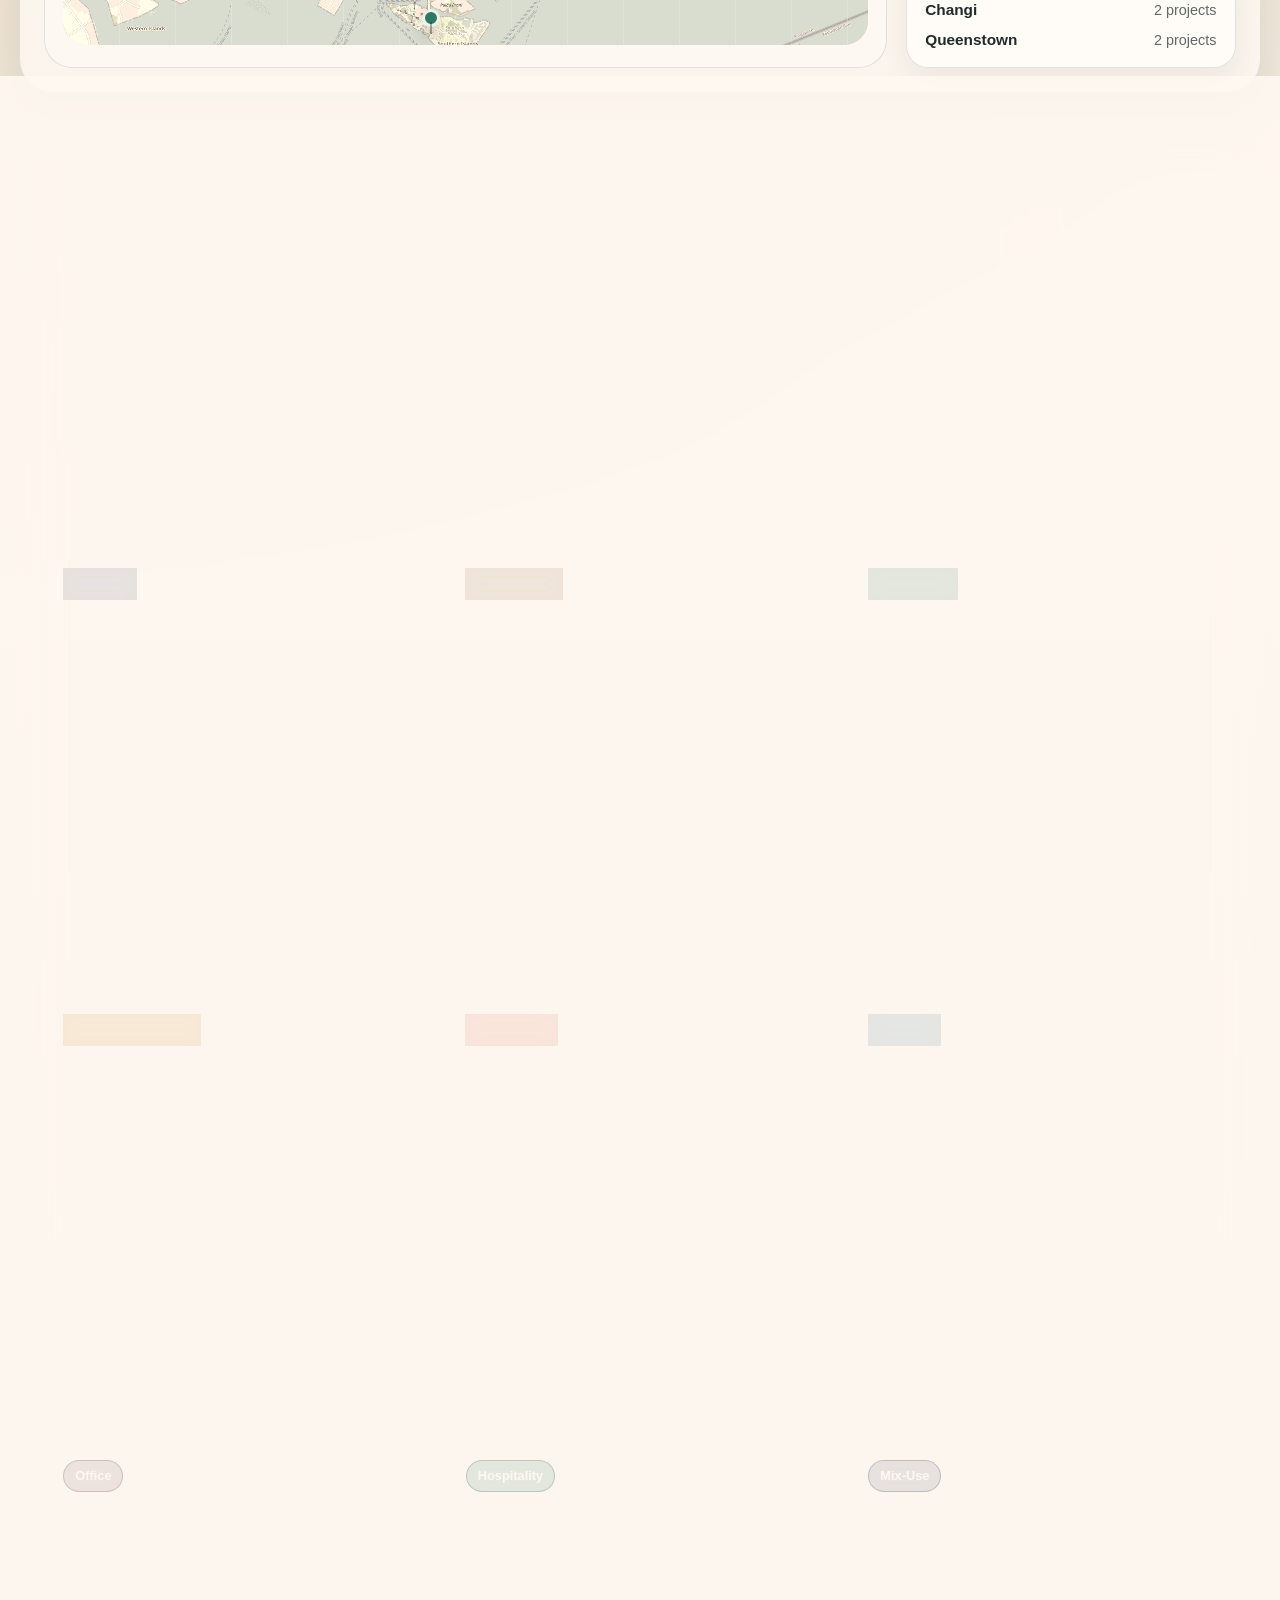
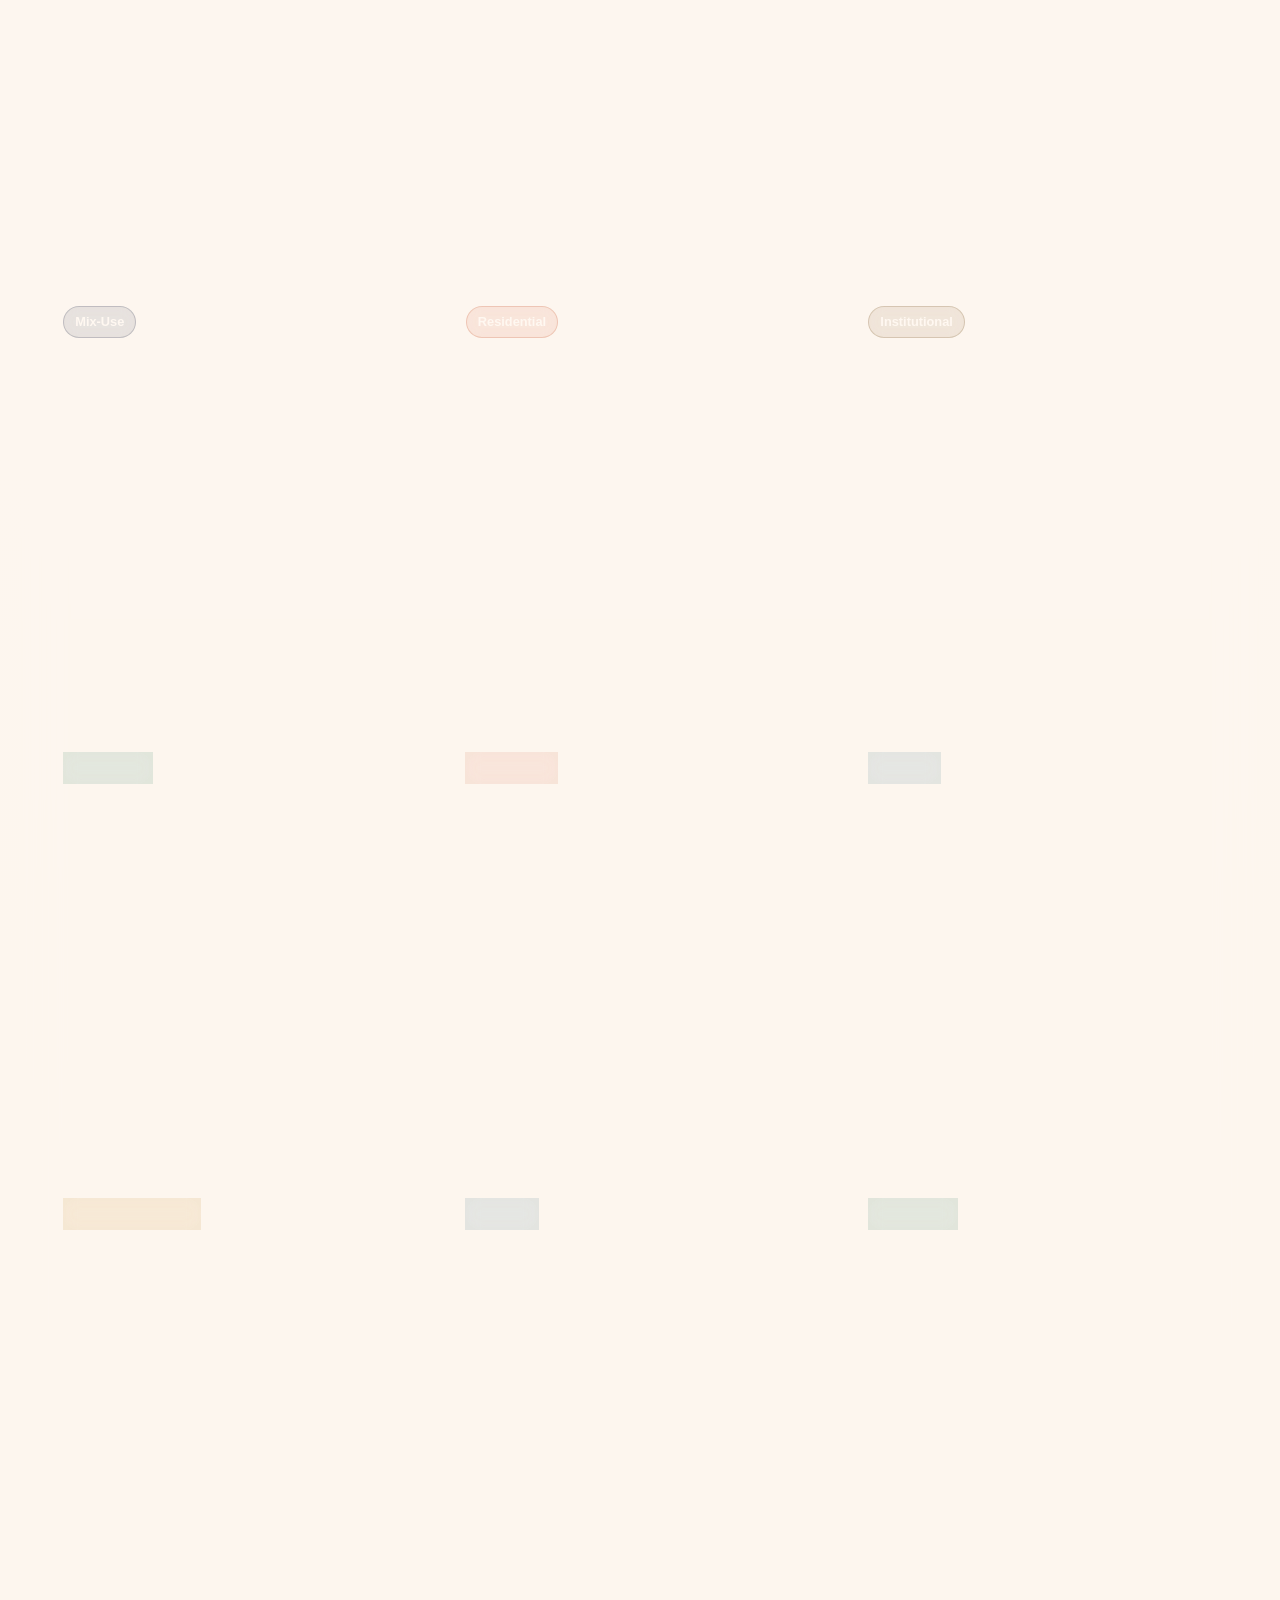
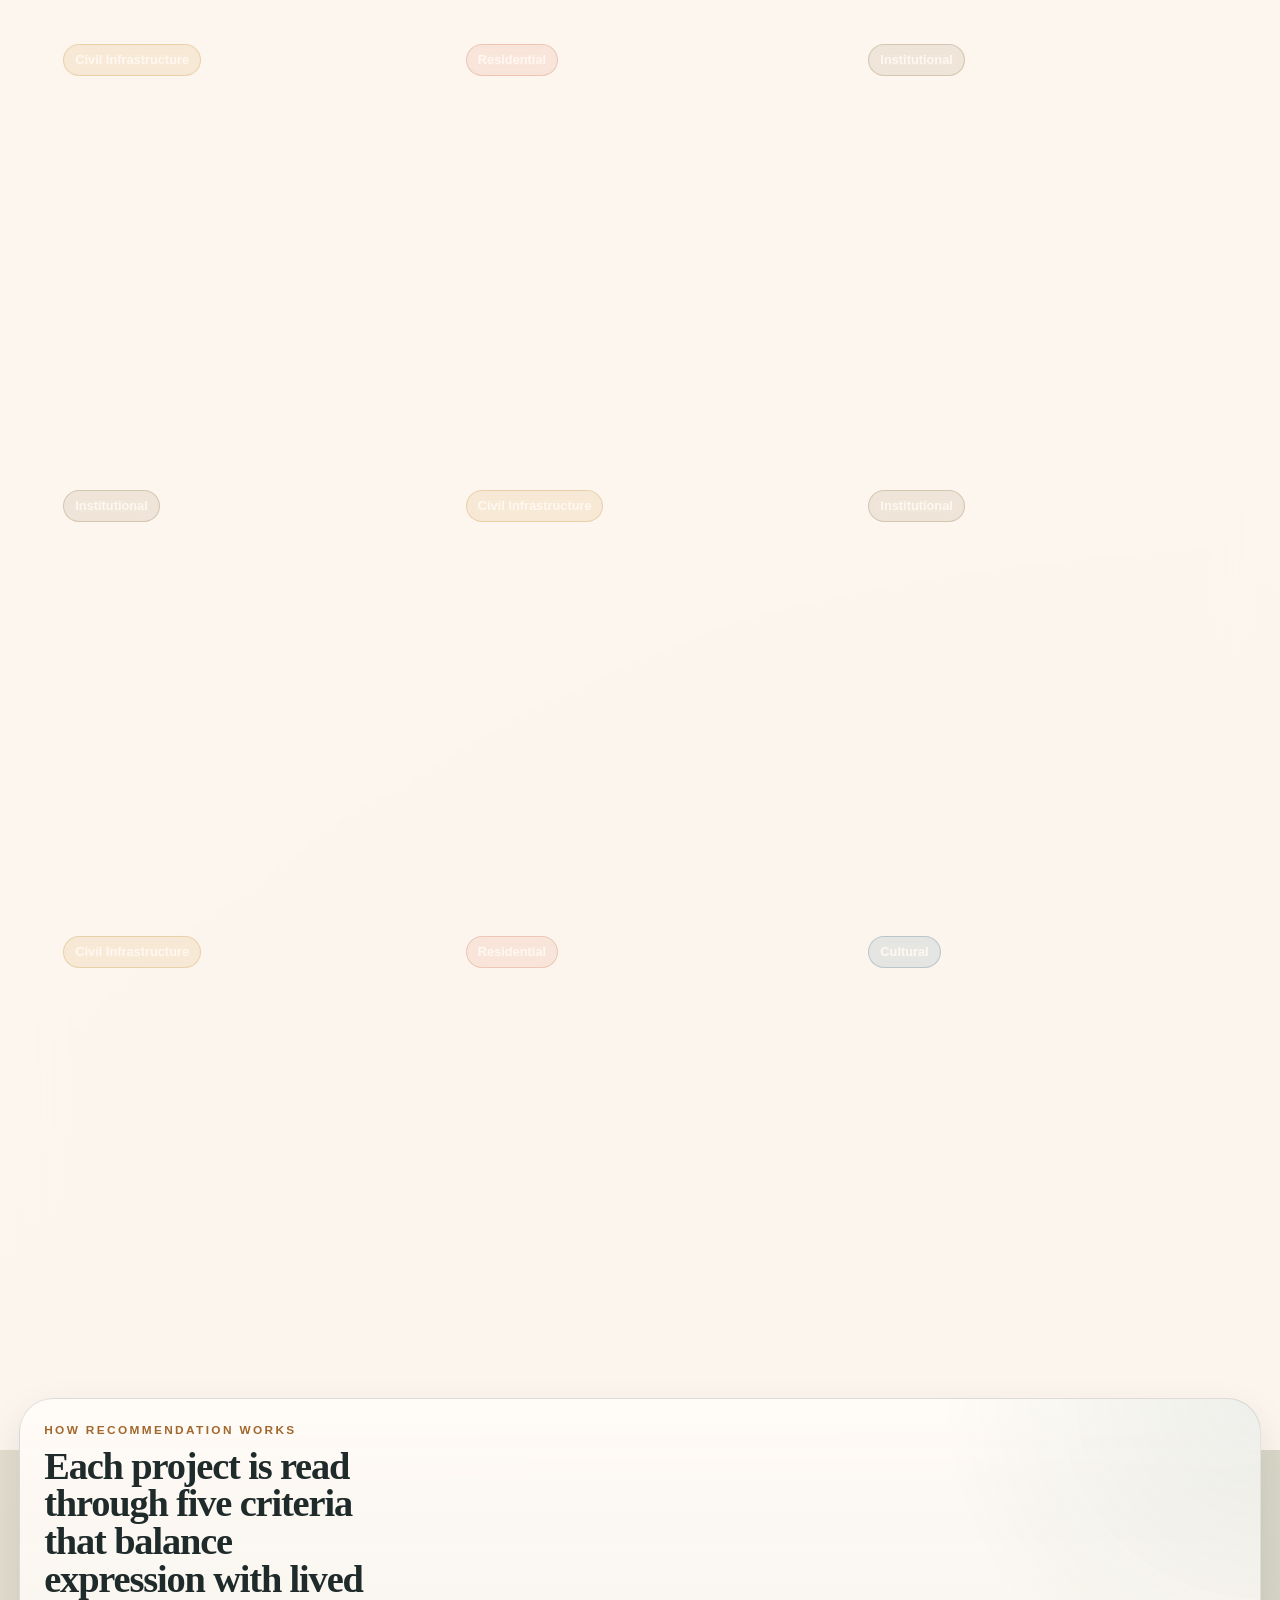
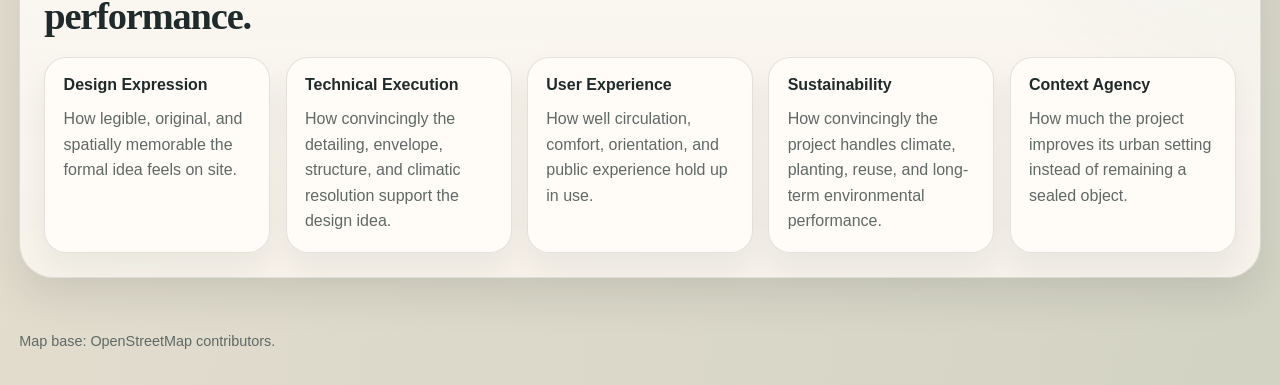
==== commit b350cafb: "Add files via upload" ====
--- a/index.html
+++ b/index.html
@@ -1,6 +1,15 @@
 <!DOCTYPE html>
 <html lang="en">
 <head>
+  <!-- Google tag (gtag.js) -->
+  <script async src="https://www.googletagmanager.com/gtag/js?id=G-FM1MPVW0NM"></script>
+  <script>
+    window.dataLayer = window.dataLayer || [];
+    function gtag(){dataLayer.push(arguments);}
+    gtag('js', new Date());
+
+    gtag('config', 'G-FM1MPVW0NM');
+  </script>
   <meta charset="UTF-8">
   <meta name="viewport" content="width=device-width, initial-scale=1.0">
   <title>Explore Singaporean Architecture</title>
@@ -37,7 +46,7 @@
           <p class="eyebrow eyebrow--light">Field Guide</p>
           <h1>Explore Singaporean Architecture</h1>
           <p class="hero-intro" id="heroSubtitle">
-            A visual field guide to housing, civic landmarks, hotels, food infrastructure, and the projects that shape daily life in Singapore.
+            A visual field guide to housing, offices, civic landmarks, hotels, food infrastructure, and the projects that shape daily life in Singapore.
           </p>
 
           <div class="hero-points">
@@ -200,7 +209,7 @@
 
   <footer class="site-footer">
     <p id="attributionText">
-      Project photographs are stored locally for this guide. Map base: OpenStreetMap contributors.
+      Map base: OpenStreetMap contributors.
     </p>
   </footer>
 
--- a/guide.css
+++ b/guide.css
@@ -452,12 +452,12 @@
 
 .section-heading h2 {
   font-size: clamp(2rem, 3vw, 3.3rem);
-  max-width: 13ch;
+  max-width: 18ch;
 }
 
 .section-copy {
   margin: 0;
-  max-width: 55ch;
+  max-width: 66ch;
   color: var(--ink-soft);
 }
 
@@ -479,7 +479,7 @@
   position: relative;
   overflow: hidden;
   border-radius: 24px;
-  aspect-ratio: 5 / 4;
+  aspect-ratio: 16 / 10;
   background:
     linear-gradient(180deg, rgba(255, 245, 232, 0.18), rgba(18, 30, 30, 0.02)),
     #f2eadf;
@@ -1050,7 +1050,9 @@
 
 .detail-figure--plan img {
   background: #f2ebde;
-  object-fit: cover;
+  object-fit: contain;
+  padding: 1rem;
+  box-sizing: border-box;
 }
 
 .detail-figure figcaption {
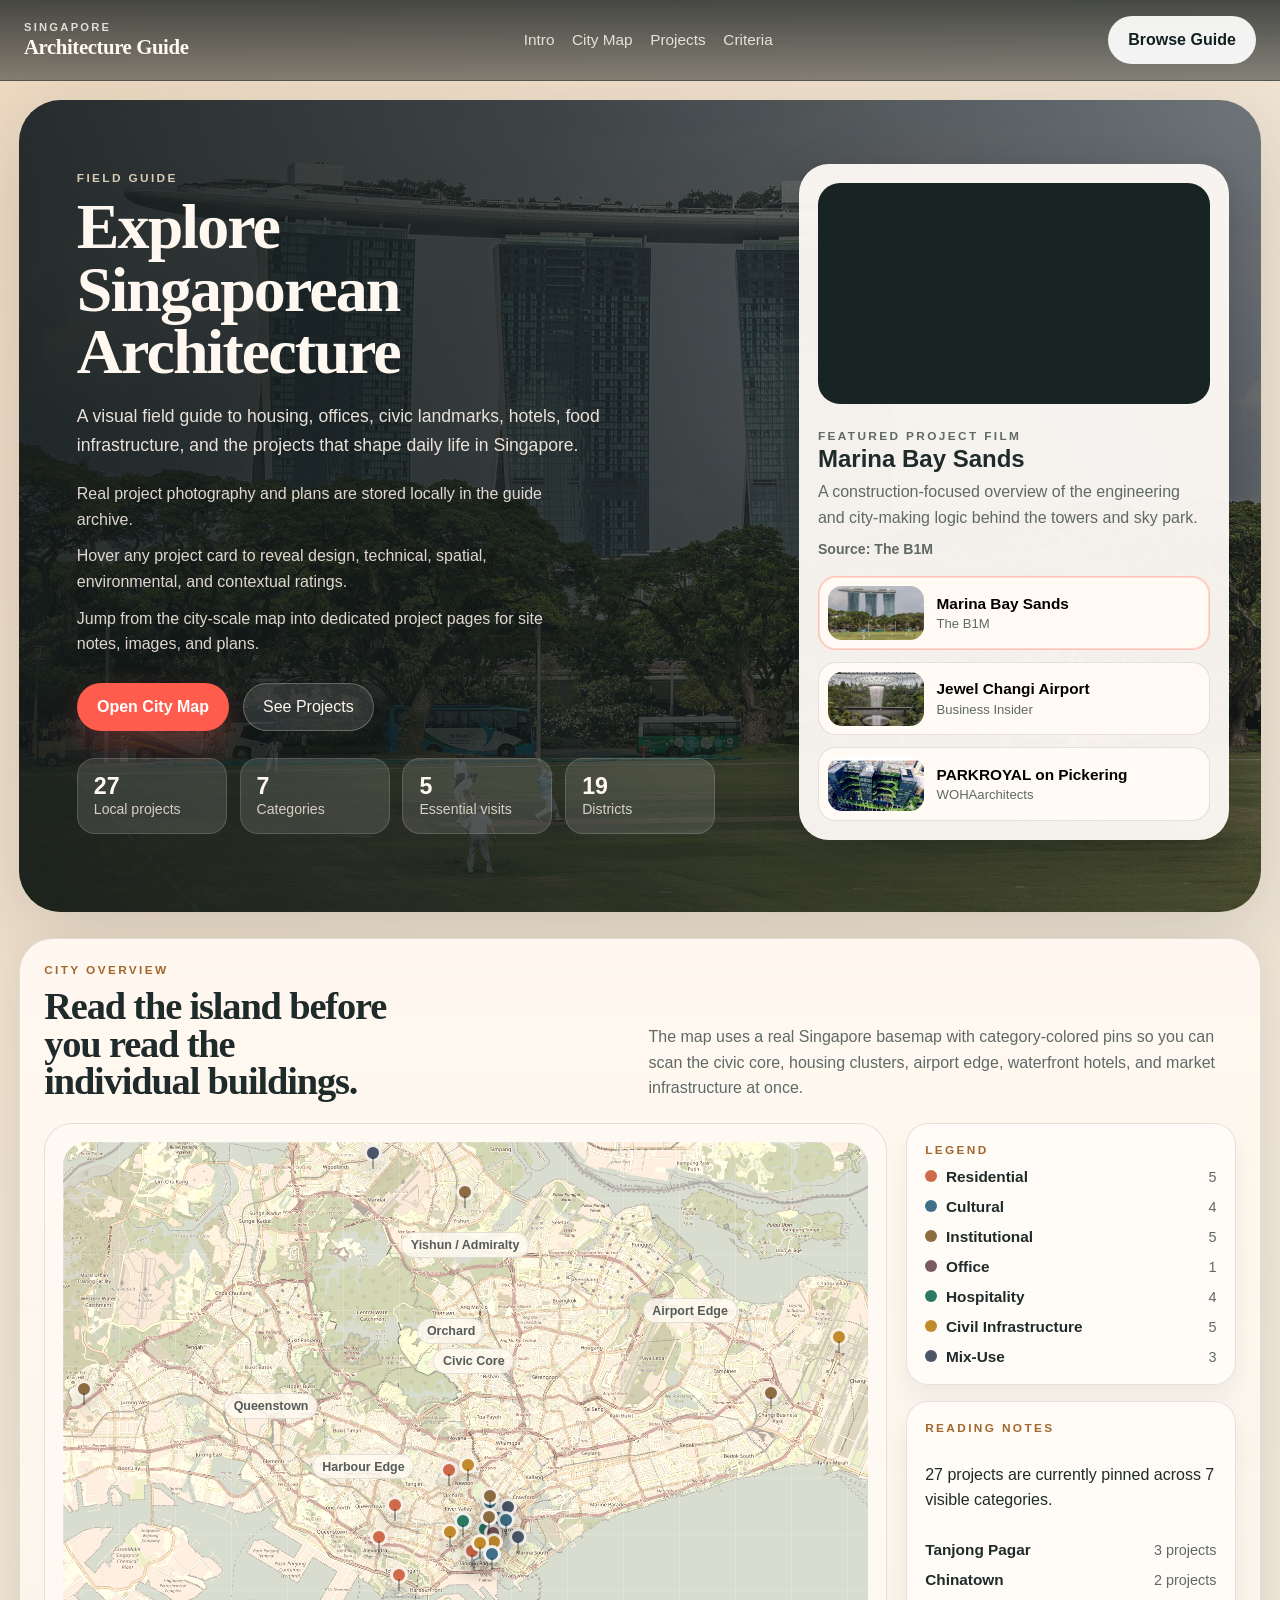
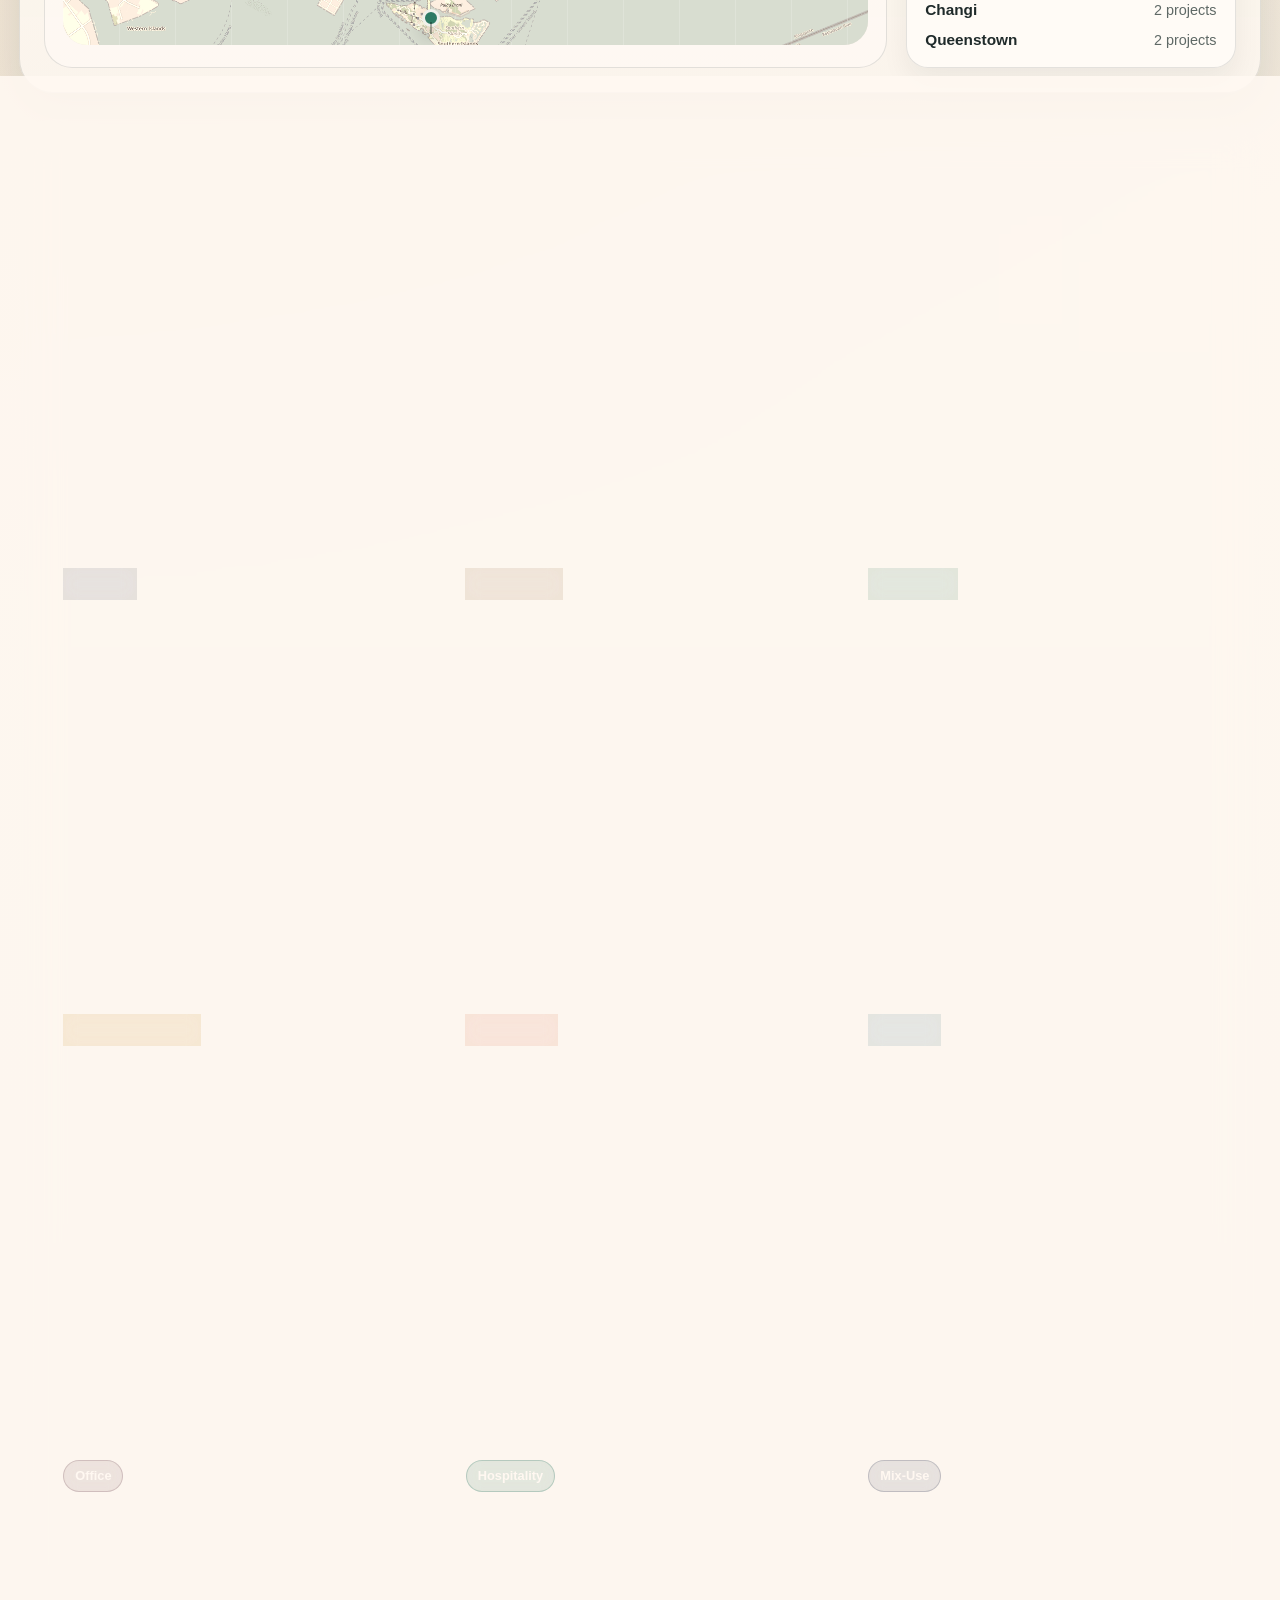
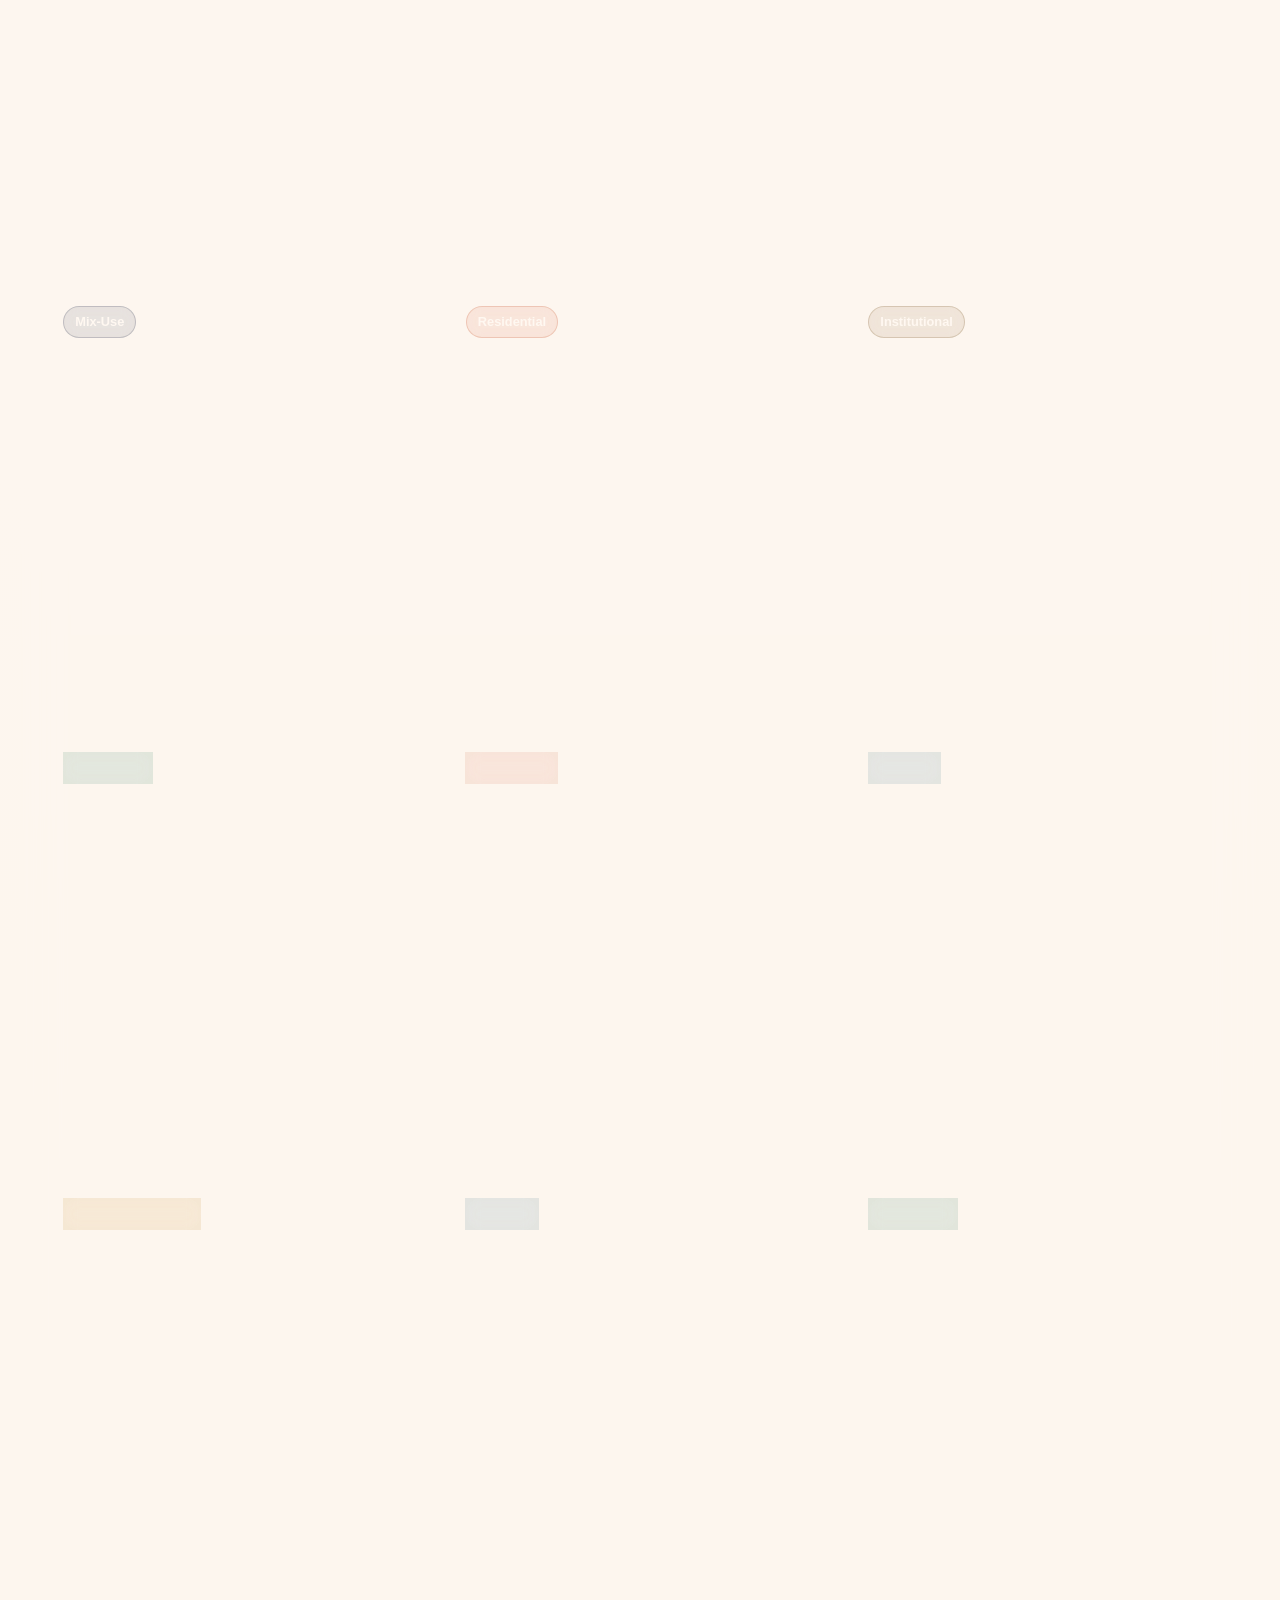
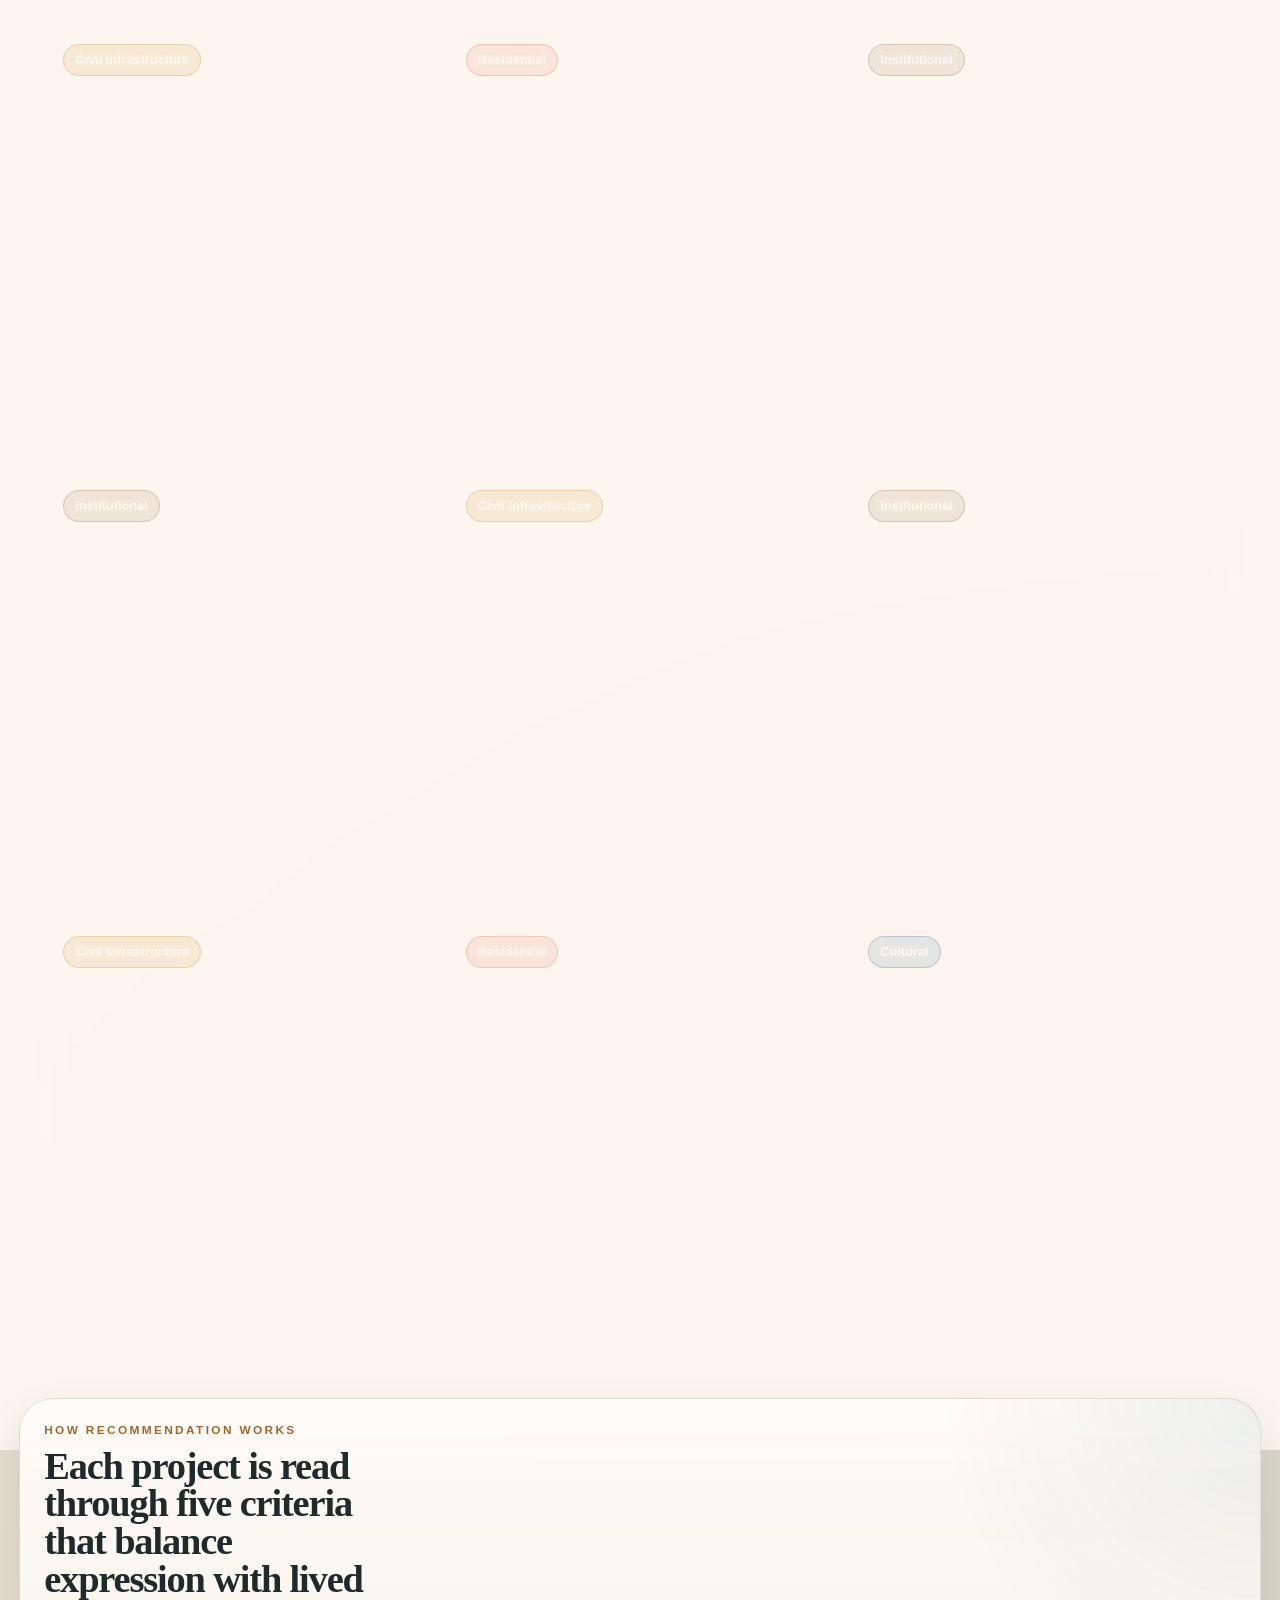
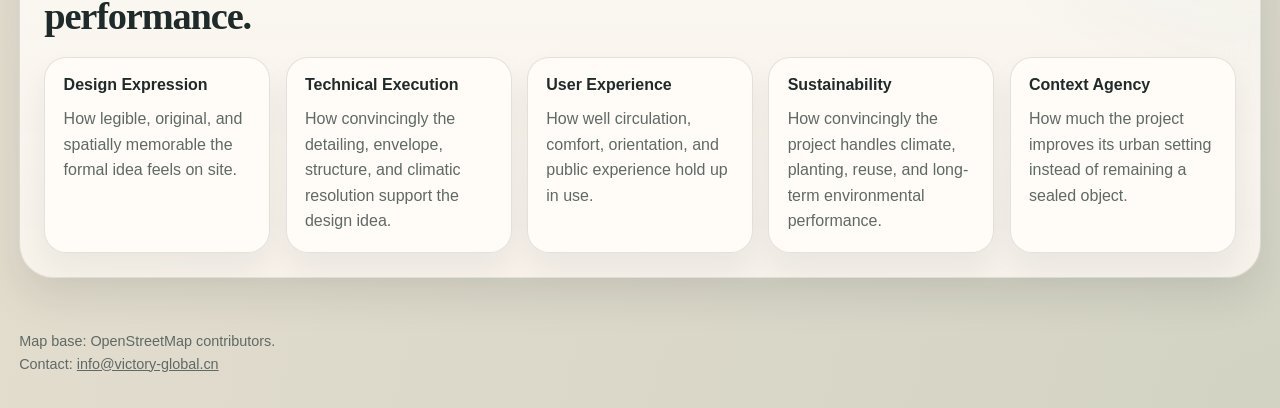
==== commit 58929e60: "Add files via upload" ====
--- a/index.html
+++ b/index.html
@@ -211,6 +211,9 @@
     <p id="attributionText">
       Map base: OpenStreetMap contributors.
     </p>
+    <p>
+      Contact: <a href="mailto:info@victory-global.cn">info@victory-global.cn</a>
+    </p>
   </footer>
 
   <script src="data/app-data.js"></script>
